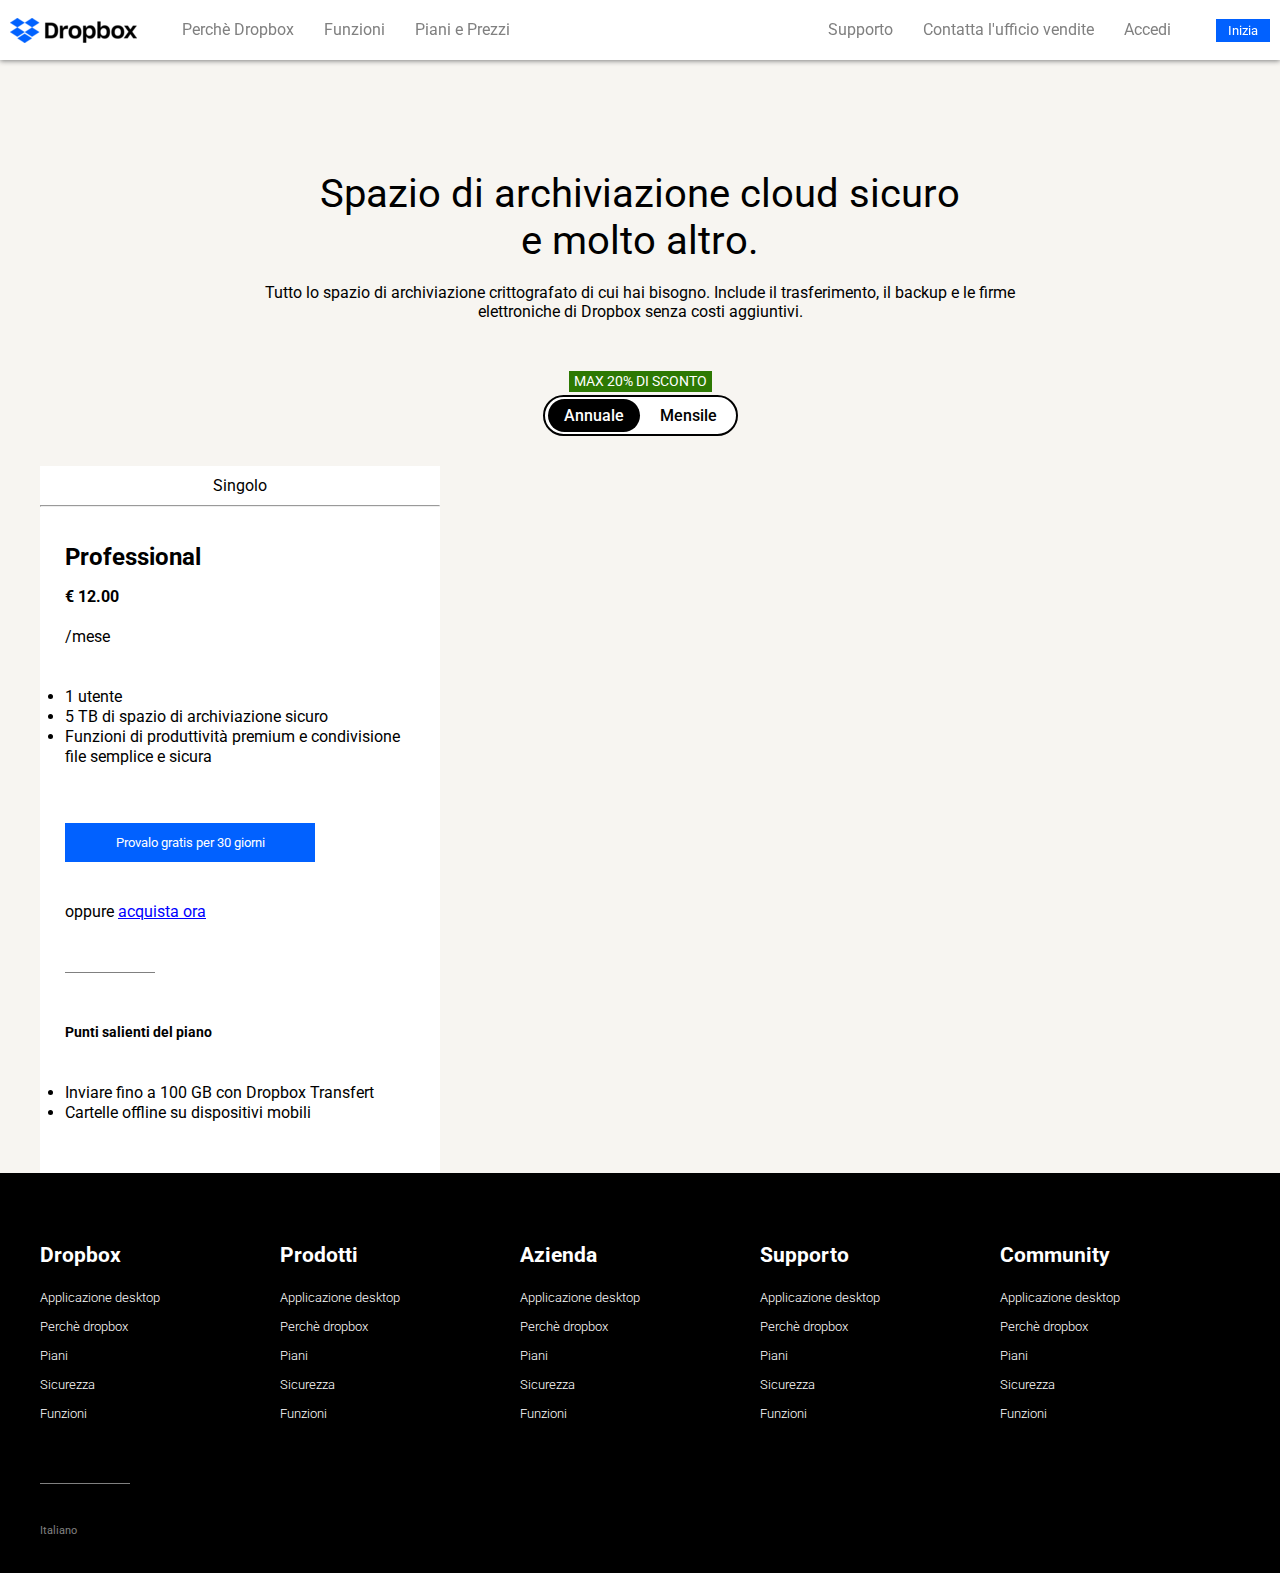
==== plans.html @ 55177ef3 "news" ====
<!DOCTYPE html>
<html lang="en">
<head>
    <meta charset="UTF-8">
    <meta http-equiv="X-UA-Compatible" content="IE=edge">
    <meta name="viewport" content="width=device-width, initial-scale=1.0">
    <link rel="import" href="index.html">
    <link rel="preconnect" href="https://fonts.googleapis.com">
    <link rel="preconnect" href="https://fonts.gstatic.com" crossorigin>
    <link href="https://fonts.googleapis.com/css2?family=Fredoka:wght@300;400;500;600;700&family=Inter:wght@100;200;300;400;500;600;700;800;900&family=Kanit:ital,wght@0,300;0,400;0,500;0,600;0,800;1,300;1,400;1,500;1,600;1,800&family=Open+Sans:ital,wght@0,300;0,400;0,500;0,600;0,700;0,800;1,300;1,400;1,500;1,600;1,700;1,800&family=Roboto:ital,wght@0,100;0,300;0,400;0,500;0,700;0,900;1,100;1,300;1,400;1,500;1,700;1,900&display=swap" rel="stylesheet">
    <link rel='stylesheet' href='https://cdnjs.cloudflare.com/ajax/libs/font-awesome/6.4.0/css/all.css' integrity='sha512-Z0kTB03S7BU+JFU0nw9mjSBcRnZm2Bvm0tzOX9/OuOuz01XQfOpa0w/N9u6Jf2f1OAdegdIPWZ9nIZZ+keEvBw==' crossorigin='anonymous'/>
    <link rel="stylesheet" href="css/style.css">
    <link rel="stylesheet" href="css/plans.css">
    <title>Dropbox: plans</title>
</head>
<body>
    <header>
        <nav class="navbar flex">
            <div class="ul-left flex">
                <img src="assets/img/logo-small.png" alt="dropbox logo">
                <ul>
                    <li>
                        <a href="#">Perchè Dropbox</a>
                        <div id="why-menu" class="show-menu">
                            <div>
                                <h5>Panoramica</h5>
                                <ul class="show-menu-ul">
                                    <li>
                                        <a href="#">Ispirati</a>
                                    </li>
                                    <li>
                                        <a href="#">Cosa dicono i clienti</a>
                                    </li>
                                    <li>
                                        <a href="#">Integrazioni app</a>
                                    </li>
                                    <li>
                                        <a href="#">Risorse</a>
                                    </li>
                                </ul>
                            </div>
                            <div>
                                <h5>Altro</h5>
                                <ul class="show-menu-ul">
                                    <li>
                                        <a href="#">Entra</a>
                                    </li>
                                    <li>
                                        <a href="#">Cosa dicono i clienti</a>
                                    </li>
                                    <li>
                                        <a href="#">Integrazioni app</a>
                                    </li>
                                    <li>
                                        <a href="#">Risorse</a>
                                    </li>
                                    <li>
                                        <a href="#">Risorse</a>
                                    </li>
                                    <li>
                                        <a href="#">Integrazioni app</a>
                                    </li>
                                    <li>
                                        <a href="#">Cosa dicono i clienti</a>
                                    </li>
                                </ul>
                            </div>
                        </div>
                    </li>
                    <li>
                        <a href="#">Funzioni</a>
                        <div class="show-menu">
                            <div>
                                <h5>Funzioni</h5>
                                <ul class="show-menu-ul fa-ul">
                                    <li>
                                        <span class="fa-li">
                                            <i class="fa-solid fa-user"></i>
                                        </span>
                                        1 utente
                                    </li>
                                    <li>
                                        <span class="fa-li">
                                            <i class="fa-solid fa-folder"></i>
                                        </span>
                                        5 TB di spazio di archiviazione sicuro
                                    </li>
                                    <li>
                                        <span class="fa-li">
                                            <i class="fa-solid fa-share-nodes"></i>
                                        </span>
                                        Funzioni di produttività premium e condivisione file semplice e sicura
                                    </li>
                                </ul>
                            </div>    
                        </div>
                    </li>
                    <li>
                        <a href="#">Piani e Prezzi</a>
                        <div class="show-menu">
                            <div>
                                <h5>Scopri i nostri piani</h5>
                                <ul class="show-menu-ul">
                                    <li>
                                        <a href="#anchor">Professional</a>
                                    </li>
                                    <li>
                                        <a href="#anchor">Advanced</a>
                                    </li>
                                    <li>
                                        <a href="#anchor">Enterprise</a>
                                    </li>
                                </ul>
                            </div>    
                        </div>
                    </li>
                </ul>
            </div>
            <div class="ul-right flex">
                <ul>
                    <li>
                        <a href="#">Supporto</a>
                    </li>
                    <li>
                        <a href="#">Contatta l'ufficio vendite</a>
                    </li>
                    <li>
                        <a href="#">Accedi</a>
                    </li>
                </ul>
                <button class="btn btn-small margin-left-30">Inizia</button>
            </div>
        </nav>
    </header>
    <main>
        <div class="container-small">
            <div class="p-hero">
                <h1>Spazio di archiviazione cloud sicuro <br> e molto altro.</h1>
                <br>
                <p>Tutto lo spazio di archiviazione crittografato di cui hai bisogno. Include il trasferimento, il backup e le firme <br> elettroniche di Dropbox senza costi aggiuntivi.</p>
                <div class="margin-top-50">
                    <span class="promo">MAX 20% DI SCONTO</span>
                </div>
                <div class="switch">
                    <span class="switch-item bg-black">Annuale</span>
                    <span class="switch-item">Mensile</span>
                </div>
            </div>
        </div>
        <div class="container-big">
            <section class="p-plans">
                <div class="plans-main flex">
                    <div class="plans-col no-border">
                        <div class="plans-col-header">
                            <i class="fa-solid fa-user"></i> Singolo
                        </div>
                        <hr>
                        <div class="plans-col-main">
                            <h3 class="margin-top-30">Professional</h3>
                            <strong class="plans-col-price">€ 12.00</strong>
                            <p class="margin-bot-30">/mese</p>
                            <ul class="fa-ul phrase">
                                <li>
                                    <span class="fa-li">
                                        <i class="fa-solid fa-user"></i>
                                    </span>
                                    1 utente
                                </li>
                                <li>
                                    <span class="fa-li">
                                        <i class="fa-solid fa-folder"></i>
                                    </span>
                                    5 TB di spazio di archiviazione sicuro
                                </li>
                                <li>
                                    <span class="fa-li">
                                        <i class="fa-solid fa-share-nodes"></i>
                                    </span>
                                    Funzioni di produttività premium e condivisione file semplice e sicura
                                </li>
                            </ul>
                            <br>
                            <button class="btn btn-big margin-bot-30">Provalo gratis per 30 giorni</button>
                            <p>oppure <a class="classic-link" href="#">acquista ora</a></p>
                            <div class="line"></div>
                            <h5 class="margin-bot-30">Punti salienti del piano</h5>
                            <ul class="fa-ul phrase checkblue">
                                <li>
                                    <span class="fa-li">
                                        <i class="fa-solid fa-check"></i>
                                    </span>
                                    Inviare fino a 100 GB con Dropbox Transfert
                                </li>
                                <li>
                                    <span class="fa-li">
                                        <i class="fa-solid fa-check"></i>
                                    </span>
                                    Cartelle offline su dispositivi mobili
                                </li>
                            </ul>
                        </div>
                    </div>
                </div>
            </section>
        </div>
    </main>
    <footer>
        <div class="container-big">
            <div class="footer-row flex">
                <div class="footer-col">
                    <h3>Dropbox</h3>
                    <ul>
                        <li>
                            <a href="#">Applicazione desktop</a>
                        </li>
                        <li>
                            <a href="#">Perchè dropbox</a>
                        </li>
                        <li>
                            <a href="#">Piani</a>
                        </li>
                        <li>
                            <a href="#">Sicurezza</a>
                        </li>
                        <li>
                            <a href="#">Funzioni</a>
                        </li>
                    </ul>
                </div>
                <div class="footer-col">
                    <h3>Prodotti</h3>
                    <ul>
                        <li>
                            <a href="#">Applicazione desktop</a>
                        </li>
                        <li>
                            <a href="#">Perchè dropbox</a>
                        </li>
                        <li>
                            <a href="#">Piani</a>
                        </li>
                        <li>
                            <a href="#">Sicurezza</a>
                        </li>
                        <li>
                            <a href="#">Funzioni</a>
                        </li>
                    </ul>
                </div>
                <div class="footer-col">
                    <h3>Azienda</h3>
                    <ul>
                        <li>
                            <a href="#">Applicazione desktop</a>
                        </li>
                        <li>
                            <a href="#">Perchè dropbox</a>
                        </li>
                        <li>
                            <a href="#">Piani</a>
                        </li>
                        <li>
                            <a href="#">Sicurezza</a>
                        </li>
                        <li>
                            <a href="#">Funzioni</a>
                        </li>
                    </ul>
                </div>
                <div class="footer-col">
                    <h3>Supporto</h3>
                    <ul>
                        <li>
                            <a href="#">Applicazione desktop</a>
                        </li>
                        <li>
                            <a href="#">Perchè dropbox</a>
                        </li>
                        <li>
                            <a href="#">Piani</a>
                        </li>
                        <li>
                            <a href="#">Sicurezza</a>
                        </li>
                        <li>
                            <a href="#">Funzioni</a>
                        </li>
                    </ul>
                </div>
                <div class="footer-col">
                    <h3>Community</h3>
                    <ul>
                        <li>
                            <a href="#">Applicazione desktop</a>
                        </li>
                        <li>
                            <a href="#">Perchè dropbox</a>
                        </li>
                        <li>
                            <a href="#">Piani</a>
                        </li>
                        <li>
                            <a href="#">Sicurezza</a>
                        </li>
                        <li>
                            <a href="#">Funzioni</a>
                        </li>
                    </ul>
                </div>
            </div>
            <div class="line"></div>
            <div class="lang">
                <i class="fa-solid fa-earth-americas"></i> Italiano <i class="fa-solid fa-caret-up"></i>
            </div>
        </div>
    </footer>
</body>
</html>
---- css/style.css ----
*{
    margin: 0;
    padding:  0;
    box-sizing: border-box;
    font-family: 'Fredoka', sans-serif;
    font-family: 'Inter', sans-serif;
    font-family: 'Kanit', sans-serif;
    font-family: 'Open Sans', sans-serif;
    font-family: 'Roboto', sans-serif;
    scroll-behavior: smooth;
}

:root{
    --bg-lightblue: #b4d0e7;
    --btn-blue: #0161ff;
    --bg-designit: #a2d39b;
    --border-designit: #d1e9cd;
    --bg-asu: #61082b;
    --border-asu: #6e334b;
    --bg-uf: #0093ce;
    --bg-topps: #ff1c1c;
    --bg-wbr: #d5001f;
    --bg-hearst: #b4d0e7;
    --bg-lonely: #0d2481;
    --bg-clear: #ffd830;
}

a{
    text-decoration: none;
    color: currentColor;
}

h1{
    font-size: 4.5rem;
    font-weight: 800;
}

h2{
    font-size: 2.2rem;
}

h3{
    font-size: 1.5rem;
}

h5{
    font-size: 0.9rem;
}

hr{
    color: gray;
}

address{
    font-style: normal;
}

/* chat */

.chat{
    position: fixed;
    bottom: 15px;
    right: 15px;
    height: 265px;
    width: 275px;
    box-shadow: 0 3px 20px 0 rgba(0, 0, 0, 0.4), 0 3px 20px 0 rgba(0, 0, 0, 0.4);
    background-color: #fff;
    border-radius: 25px;
    z-index: 1;
}

.chat:hover{
    height: 500px;
    width: 300px;
    transition: ease-in .1s;
}

.chat-header{
    padding: 15px;
    color: white;
    background-color: var(--btn-blue);
    justify-content: space-between;
    border-radius: 23px 23px 0px 0px;
}

.chat-hero{
    margin-top: 20px;
    margin-left: 13px;
}

.chat-hero i{
    font-size: 23px;
    color: white;
    background-color: var(--btn-blue);
    border-radius: 50%;
    padding: 10px;
    margin-right: 10px;
}

.chat-main{
    color: black;
    justify-content: space-between;
    align-items: center;
    position: absolute;
    bottom: 90px;
    right: 20px;
    left: 15px;
    border-top: 1px solid black;
    padding-top: 15px;
}

.chat-main > input{
    font-size: 1.1rem;
    border: none;
    padding: 5px;
}

.chat-main > span{
    color: var(--btn-blue);
    cursor: pointer;
}

.chat-footer{
    color: white;
    position: absolute;
    bottom: 20px;
    left: 15px;
    background-color: var(--btn-blue);
    padding: 7px 8px;
    border-radius: 5px;
    cursor: pointer;
}

/* header */

header{
    background-color: white;
    box-shadow: 0 1px 5px 0 gray;
    height: 60px;
    padding: 10px 10px;
    position: fixed;
    top: 0;
    left: 0;
    width: 100%;
    z-index: 1;
}

.navbar{
    height: 100%;
    justify-content: space-between;
    align-items: center;
    position: relative;
}

.ul-left, .ul-right{
    align-items: center;
}

header ul{
    color: gray;
}

.ul-left > ul{
    margin-left: 30px;
}

img{
    max-width: 100%;
}

header ul{
    list-style: none;
    display: flex;
}

.ul-left > ul > li, .ul-right > ul > li{
    height: 60px;
    line-height: 60px; 
    padding: 0px 15px;
}

.ul-right > ul > li:hover{
    border-bottom: 1px solid black;
    color: black;
    transition: ease-in-out .2s;
}

.ul-left > ul > li:hover{
    background-color: lightgray;
}

.ul-left > ul > li:hover div.show-menu{
    display: flex;
    color: gray;
}

.show-menu{
    position: absolute;
    background-color: lightgray;
    padding: 15px 20px;
    line-height: 30px;
    display: none;
    margin-left: -15px;
    animation: late-popup .3s;
}

@keyframes late-popup {
    0%{
        scale: 95%;
    }
    
    100%{
        scale: 100%;
    }
}

.show-menu-ul{
    display: list-item;
}

#why-menu{
    width: 400px;
    justify-content: space-between;
}

.show-menu .fa-ul{
    display: list-item;
}

/* main */

.hero{
    margin-top: 60px;
    padding-top: 80px;
    background-color: var(--bg-lightblue);
}

.hero-main, .hero h1{
    transform: translateY(20%);
}

.hero-main-text{
    flex-basis: 60%;
}

.hero-main-text a i{
    position: absolute;
    bottom: 25%;
}


    /* ? section plans */


.plans{
    margin: 250px 0;
}

.plans-header{
    margin-bottom: 40px;
}

.checkbox{
    margin-top: 50px;
}

.bill, .bill-checked{
    display: inline-block;
    height: 20px;
    width: 20px;
    border: 1px solid gray;
    border-radius: 50%;
}

.bill-checked{
    border: 5px solid var(--btn-blue);
}

.plans-main{
    column-gap: 40px;
}

.plans-col{
    border: 1px solid gray;
    width: calc(100% / 3);
    background-color: #fff;
}

.plans-col-header{
    padding: 10px 0px;
    text-align: center;
}

.plans-col-main{
    padding: 0 25px;
    margin-bottom: 50px;
    line-height: 40px;
}

.phrase{
    line-height: 20px;
    margin-bottom: 15px;
}

.plans ul{
    padding-left: 20px;
    margin-left: 0;
}

.plans ul li{
    margin-bottom: 18px;
}

.checkblue i{
    color: var(--btn-blue);
}

.plans-footer{
    border: 1px solid gray;
}

.plans-footer-text{
    padding: 25px;
}

#anchor{
    padding-top: 70px;
}


    /* ? section info */

.info{
    margin-bottom: 100px;
}

        /* ! section partner */

.partner-img{
    width: 55%;
}

.partner-text{
    width: 45%;
    padding: 40px;
}

        /* ! section operations */

.operations{
    margin: 100px 0;
}

.operations-main{
    flex-wrap: wrap;
    margin: 0 -30px;
}

.oper-col{
    padding: 30px;
    width: calc(100% / 3);
}

.oper-col > h3{
    margin-bottom: 25px;
}

        /* ! section media */

.media-col{
    width: calc(100vw / 3);
    height: calc(100vw / 3);
}

.media-box-row{
    flex-wrap: wrap;
    width: 100%;
    height: 100%;
}

.media-box{
    display: flex;
    justify-content: center;
    align-items: center;
    width: 50%;
    height: 50%;
    border: 10px solid transparent;
}

.media-box:hover{
    border: 10px solid rgba(255, 255, 255, 0.4);
    transition: ease-in-out 0.3s;
}

.media-box > img{
    width: 50%;
    filter: invert(1);
}

.media-col > img{
    height: 15%;
}

        /* ! section apply */

.apply{
    height: 300px;
    background-color: var(--bg-lightblue);
}

.apply-container{
    height: 300px;
    padding-top: 100px;
}

.apply-col{
    width: 50%;
    display: flex;
    justify-content: center;
    align-items: flex-start;
}

        /* ! section FAQ */

.FAQ{
    margin: 100px 0;
    height: 400px;
}

.FAQ-item{
    padding: 35px 0px;
    padding-right: 40px;
    cursor: pointer;
}

.FAQ-title{
    display: flex;
    justify-content: space-between;
}

.FAQ-hover{
    margin: 20px 0;
    display: none;
}

.FAQ-item:hover .FAQ-hover{
    display: block;
    animation: popup 1s;
}

@keyframes popup {
    0%{
        transform: scaleX(97%) scaleY(80%);
    }
    100%{
        transform: scaleX(100%) scaleY(100%);
    }
}

.FAQ-item:hover i{
    transform: rotate(180deg);
    transition: ease-in-out .5s;
    color: var(--btn-blue);
}

.FAQ-item:hover strong{
    transition: ease-in-out .5s;
    color: var(--btn-blue);
}

/* footer */

footer{
    color: white;
    background-color: #000;
    height: 400px;
    padding: 70px 0;
}

.footer-col{
    height: 200px;
    width: calc(100% / 5);
}

footer ul{
    list-style: none;
}

footer h3{
    font-size: 1.3rem;
    margin-bottom: 20px;
}

footer ul li{
    margin-bottom: 10px;
}

footer ul li a{
    font-size: 0.8rem;
    font-weight: 300;
}

footer ul li a:hover{
    color: rgb(177, 177, 177);
}

.lang{
    color: gray;
    font-size: 0.7rem;
}

/* utils */

.debug{
    border: 2px dashed black;
}

.debug-w{
    border: 2px dashed white;
}

.container-big{
    max-width: 1200px;
    margin: 0 auto;
}

.container-small{
    max-width: 1000px;
    margin: 0 auto;
}

.flex{
    display: flex;
}


.line{
    background-color: gray;
    height: 1px;
    margin: 40px 0;
    width: 90px;
}

.btn{
    background-color: var(--btn-blue);
    border-color: transparent;
    color: white;
    cursor: pointer;
}

.btn:active{
    border: 3px solid white;
}

.btn:hover{
    opacity: 75%;
    transition: ease-in-out 0.2s;
}

.hero .btn:active{
    border: 3px solid var(--bg-lightblue);
}

.btn-small{
    padding: 2px 10px;
}

.btn-medium-white{
    background-color: white;
    border: 1px solid black;
    color: #000;
    padding: 10px 10px;
    font-size: 1rem;
    cursor: pointer;
}

.btn-medium-white:active{
    padding: 8px 8px;
}

.btn-medium-white:hover{
    background-color: #ece8e8;
    transition: ease-in-out 0.2s;
}

.apply .btn-medium-white:active{
    padding: 8px 35px;
}

.btn-big{
    padding: 10px 20px;
    min-width: 250px;
}

.v-margin-30{
    margin: 30px 0;
}

.p-relative{
    position: relative;
}

.cursor{
    cursor: pointer;
}

.v-align-m{
    vertical-align: middle;
}

.margin-left-50{
    margin-left: 50px;
}

.margin-left-30{
    margin-left: 30px;
}

.margin-top-50{
    margin-top: 50px;
}

.margin-top-30{
    margin-top: 30px;
}

.margin-bot-30{
    margin-bottom: 30px;
}


.margin-bot-20{
    margin-bottom: 20px;
}

.padding-35{
    padding: 35px;
}

.padding-10-40{
    padding: 10px 40px;
}

.classic-link{
    color: blue;
    text-decoration: underline;
}

.bg-designit{
    background-color: var(--bg-designit);
}

.bg-asu{
    background-color: var(--bg-asu);
}

.bg-uf{
    background-color: var(--bg-uf);
}

.bg-topps{
    background-color: var(--bg-topps);
}

.bg-wbr{
    background-color: var(--bg-wbr);
}

.bg-hearst{
    background-color: var(--bg-hearst);
}

.bg-lonely{
    background-color: var(--bg-lonely);
}

.bg-clear{
    background-color: var(--bg-clear);
}

.bg-lightgray{
    background-color: #f5f5f5;
}

.color-purpleblue{
    color: #6c1c3a;
}

.no-border{
    border: none;
}
---- css/plans.css ----
:root{
    --green: #2d7903;
}

body{
    background-color: #f7f5f1;
}

h1{
    font-size: 2.5rem;
    font-weight: 400;
}

/* main */

    /* ? div p-hero */

.p-hero{
    margin-top: 170px;
    margin-bottom: 30px;
    text-align: center;
}

.switch{
    border: 2px solid black;
    display: inline-block;
    border-radius: 40px;
    padding: 9px 3px;
    font-weight: 500;
    margin-top: 3px;
    background-color: #fff;
}

.switch-item{
    border-radius: 40px;
    padding: 7px 16px;
    cursor: pointer;
}

/* utils */

.bg-black{
    color: white;
    background-color: black;
}

.promo{
    display: inline-block;
    background-color: var(--green);
    color: white;
    font-size: 0.9rem;
    padding: 2px 5px;
}
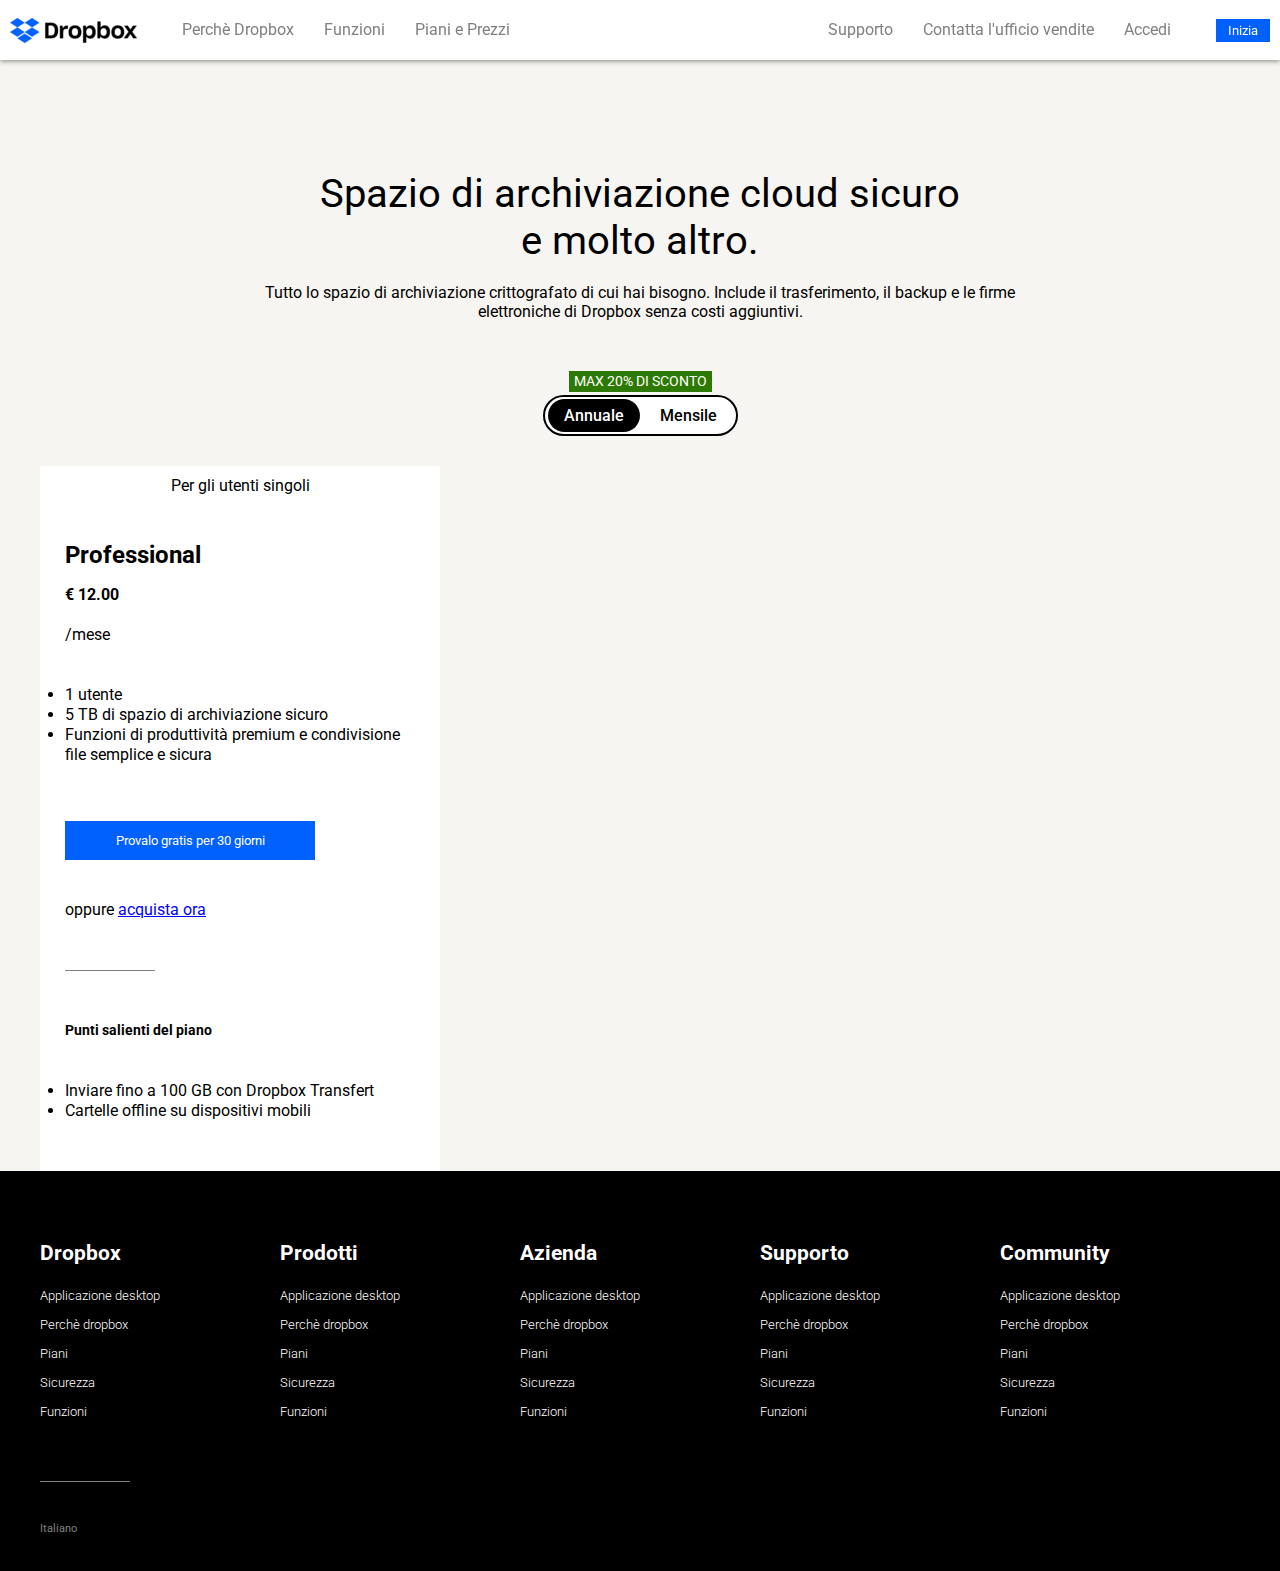
==== commit de5505ed: "added plans main" ====
--- a/plans.html
+++ b/plans.html
@@ -151,10 +151,10 @@
             <section class="p-plans">
                 <div class="plans-main flex">
                     <div class="plans-col no-border">
-                        <div class="plans-col-header">
-                            <i class="fa-solid fa-user"></i> Singolo
-                        </div>
-                        <hr>
+                        <div class="plans-col-header text-center">
+                            <i class="fa-solid fa-user"></i>
+                            Per gli utenti singoli
+                        </div>
                         <div class="plans-col-main">
                             <h3 class="margin-top-30">Professional</h3>
                             <strong class="plans-col-price">€ 12.00</strong>
--- a/css/plans.css
+++ b/css/plans.css
@@ -51,4 +51,8 @@
     color: white;
     font-size: 0.9rem;
     padding: 2px 5px;
+}
+
+.text-center{
+    text-align: center;
 }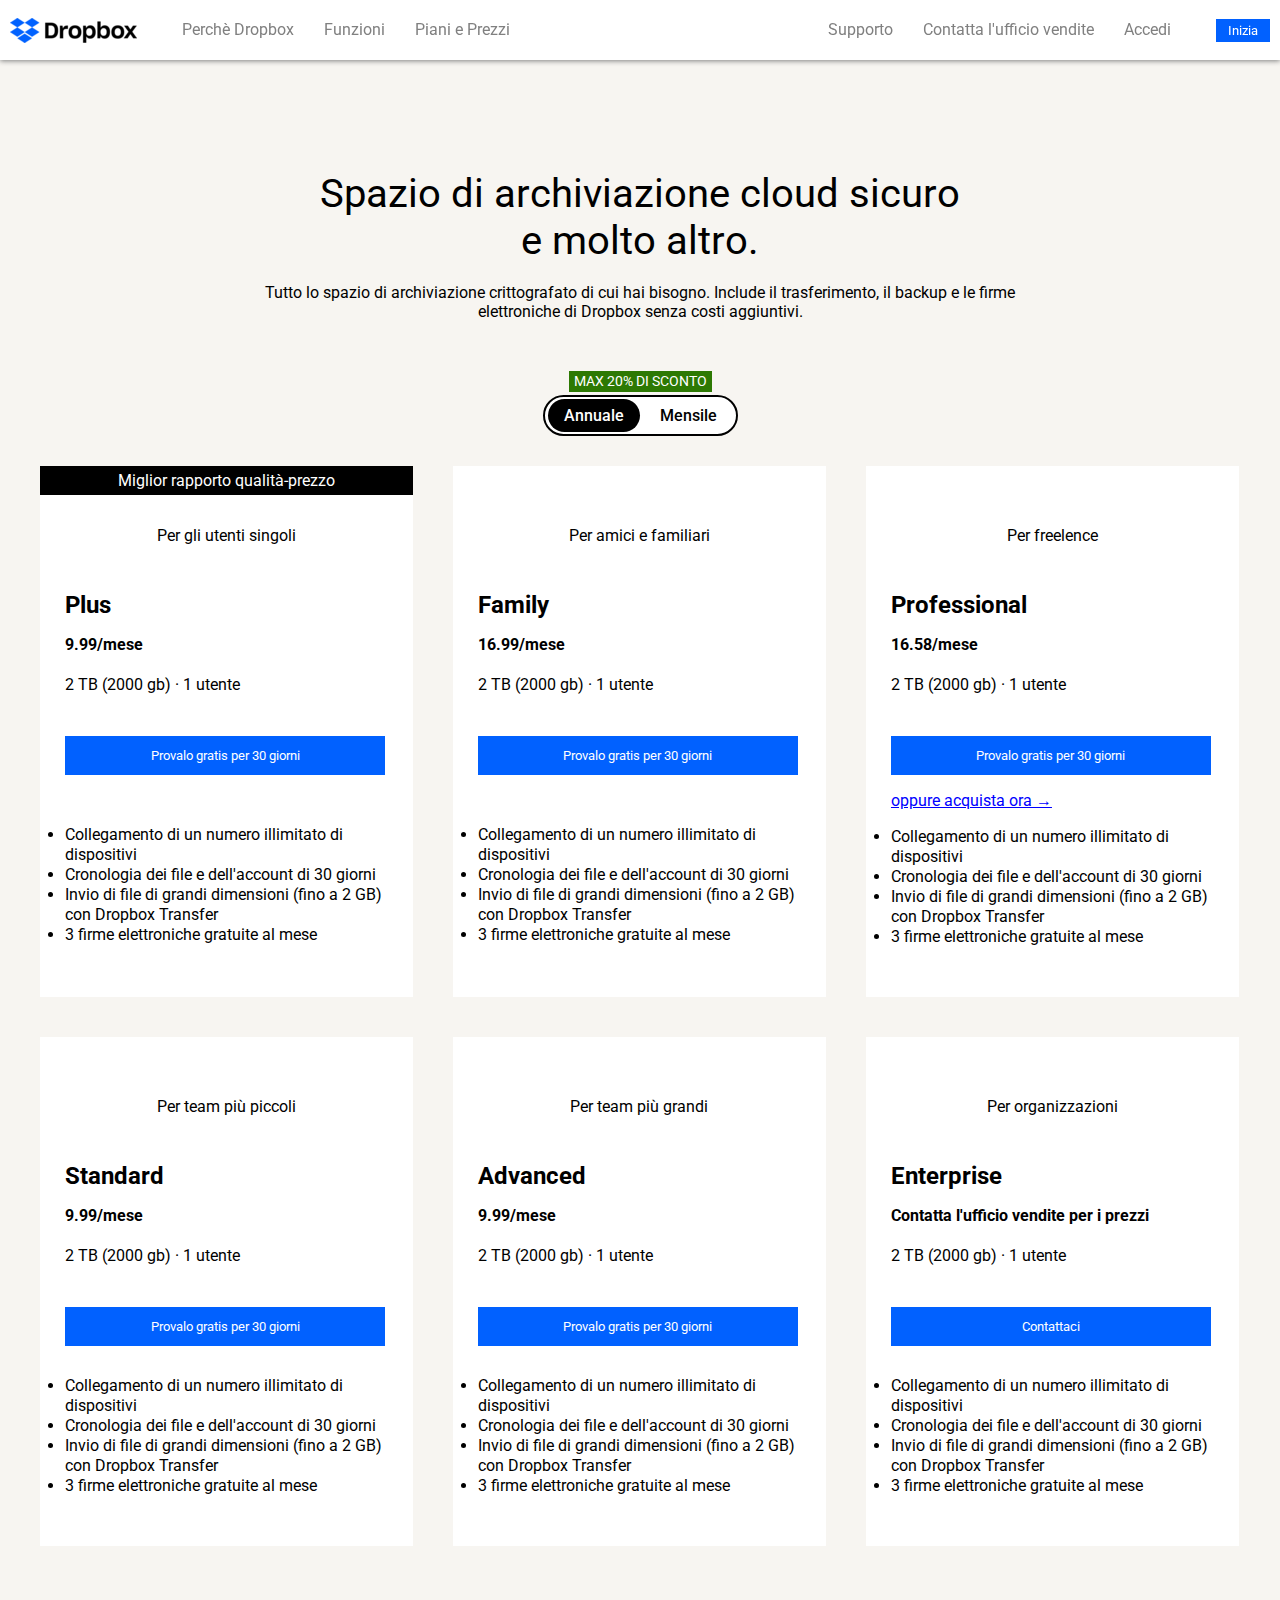
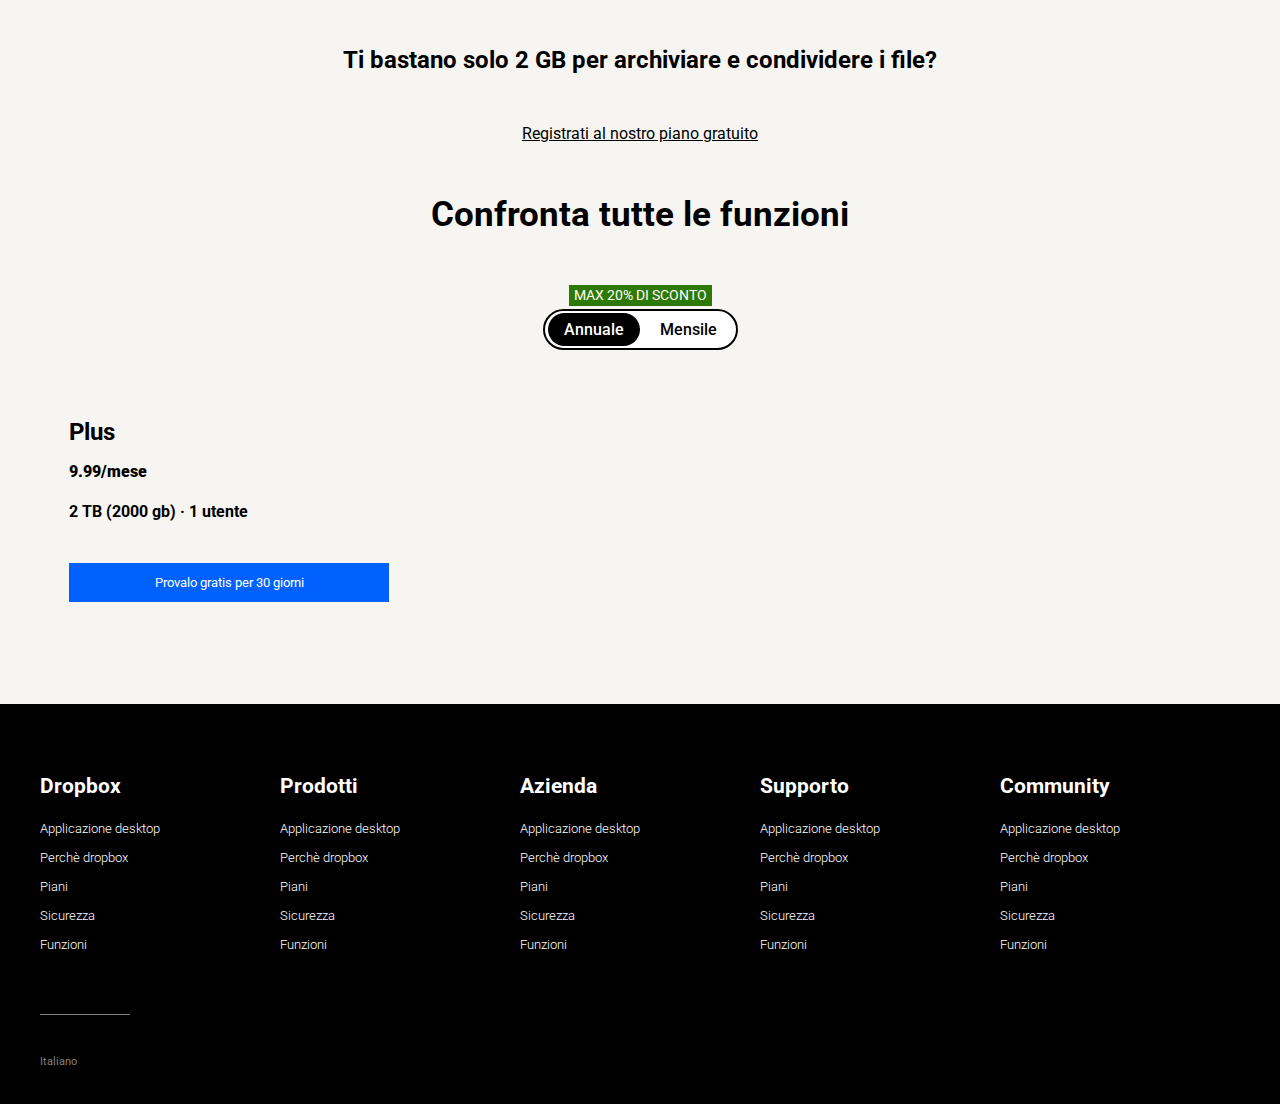
==== commit 6f546fc2: "started table" ====
--- a/plans.html
+++ b/plans.html
@@ -150,57 +150,271 @@
         <div class="container-big">
             <section class="p-plans">
                 <div class="plans-main flex">
+                    <div class="plans-col p-relative no-border">
+                        <div class="best-price bg-black">
+                            <i class="fa-regular fa-star"></i>
+                            Miglior rapporto qualità-prezzo
+                        </div>
+                        <div class="plans-col-header text-center">
+                            <i class="fa-solid fa-user"></i>
+                            Per gli utenti singoli
+                        </div>
+                        <div class="plans-col-main">
+                            <h3 class="margin-top-30">Plus</h3>
+                            <strong class="plans-col-price">9.99/mese</strong>
+                            <p class="margin-bot-30">2 TB (2000 gb) &#xB7; 1 utente</p>
+                            <button class="btn btn-big margin-bot-50">Provalo gratis per 30 giorni</button>
+                            <ul class="fa-ul phrase checkblue">
+                                <li>
+                                    <span class="fa-li">
+                                        <i class="fa-solid fa-check"></i>
+                                    </span>
+                                    Collegamento di un numero illimitato di dispositivi
+                                </li>
+                                <li>
+                                    <span class="fa-li">
+                                        <i class="fa-solid fa-check"></i>
+                                    </span>
+                                    Cronologia dei file e dell'account di 30 giorni
+                                </li>
+                                <li>
+                                    <span class="fa-li">
+                                        <i class="fa-solid fa-check"></i>
+                                    </span>
+                                    Invio di file di grandi dimensioni (fino a 2 GB) con Dropbox Transfer
+                                </li>
+                                <li>
+                                    <span class="fa-li">
+                                        <i class="fa-solid fa-check"></i>
+                                    </span>
+                                    3 firme elettroniche gratuite al mese
+                                </li>
+                            </ul>
+                        </div>
+                    </div>
                     <div class="plans-col no-border">
                         <div class="plans-col-header text-center">
                             <i class="fa-solid fa-user"></i>
-                            Per gli utenti singoli
+                            Per amici e familiari
+                        </div>
+                        <div class="plans-col-main">
+                            <h3 class="margin-top-30">Family</h3>
+                            <strong class="plans-col-price">16.99/mese</strong>
+                            <p class="margin-bot-30">2 TB (2000 gb) &#xB7; 1 utente</p>
+                            <button class="btn btn-big margin-bot-50">Provalo gratis per 30 giorni</button>
+                            <ul class="fa-ul phrase checkblue">
+                                <li>
+                                    <span class="fa-li">
+                                        <i class="fa-solid fa-check"></i>
+                                    </span>
+                                    Collegamento di un numero illimitato di dispositivi
+                                </li>
+                                <li>
+                                    <span class="fa-li">
+                                        <i class="fa-solid fa-check"></i>
+                                    </span>
+                                    Cronologia dei file e dell'account di 30 giorni
+                                </li>
+                                <li>
+                                    <span class="fa-li">
+                                        <i class="fa-solid fa-check"></i>
+                                    </span>
+                                    Invio di file di grandi dimensioni (fino a 2 GB) con Dropbox Transfer
+                                </li>
+                                <li>
+                                    <span class="fa-li">
+                                        <i class="fa-solid fa-check"></i>
+                                    </span>
+                                    3 firme elettroniche gratuite al mese
+                                </li>
+                            </ul>
+                        </div>
+                    </div>
+                    <div class="plans-col no-border">
+                        <div class="plans-col-header text-center">
+                            <i class="fa-solid fa-user"></i>
+                            Per freelence
                         </div>
                         <div class="plans-col-main">
                             <h3 class="margin-top-30">Professional</h3>
-                            <strong class="plans-col-price">€ 12.00</strong>
-                            <p class="margin-bot-30">/mese</p>
-                            <ul class="fa-ul phrase">
-                                <li>
-                                    <span class="fa-li">
-                                        <i class="fa-solid fa-user"></i>
-                                    </span>
-                                    1 utente
-                                </li>
-                                <li>
-                                    <span class="fa-li">
-                                        <i class="fa-solid fa-folder"></i>
-                                    </span>
-                                    5 TB di spazio di archiviazione sicuro
-                                </li>
-                                <li>
-                                    <span class="fa-li">
-                                        <i class="fa-solid fa-share-nodes"></i>
-                                    </span>
-                                    Funzioni di produttività premium e condivisione file semplice e sicura
+                            <strong class="plans-col-price">16.58/mese</strong>
+                            <p class="margin-bot-30">2 TB (2000 gb) &#xB7; 1 utente</p>
+                            <button class="btn btn-big">Provalo gratis per 30 giorni</button>
+                            <a href="#" class="classic-link">oppure acquista ora &#8594;</a>
+                            <ul class="fa-ul phrase checkblue">
+                                <li>
+                                    <span class="fa-li">
+                                        <i class="fa-solid fa-check"></i>
+                                    </span>
+                                    Collegamento di un numero illimitato di dispositivi
+                                </li>
+                                <li>
+                                    <span class="fa-li">
+                                        <i class="fa-solid fa-check"></i>
+                                    </span>
+                                    Cronologia dei file e dell'account di 30 giorni
+                                </li>
+                                <li>
+                                    <span class="fa-li">
+                                        <i class="fa-solid fa-check"></i>
+                                    </span>
+                                    Invio di file di grandi dimensioni (fino a 2 GB) con Dropbox Transfer
+                                </li>
+                                <li>
+                                    <span class="fa-li">
+                                        <i class="fa-solid fa-check"></i>
+                                    </span>
+                                    3 firme elettroniche gratuite al mese
                                 </li>
                             </ul>
-                            <br>
+                        </div>
+                    </div>
+                    <div class="plans-col no-border">
+                        <div class="plans-col-header text-center">
+                            <i class="fa-solid fa-user"></i>
+                            Per team più piccoli
+                        </div>
+                        <div class="plans-col-main">
+                            <h3 class="margin-top-30">Standard</h3>
+                            <strong class="plans-col-price">9.99/mese</strong>
+                            <p class="margin-bot-30">2 TB (2000 gb) &#xB7; 1 utente</p>
                             <button class="btn btn-big margin-bot-30">Provalo gratis per 30 giorni</button>
-                            <p>oppure <a class="classic-link" href="#">acquista ora</a></p>
-                            <div class="line"></div>
-                            <h5 class="margin-bot-30">Punti salienti del piano</h5>
                             <ul class="fa-ul phrase checkblue">
                                 <li>
                                     <span class="fa-li">
                                         <i class="fa-solid fa-check"></i>
                                     </span>
-                                    Inviare fino a 100 GB con Dropbox Transfert
-                                </li>
-                                <li>
-                                    <span class="fa-li">
-                                        <i class="fa-solid fa-check"></i>
-                                    </span>
-                                    Cartelle offline su dispositivi mobili
+                                    Collegamento di un numero illimitato di dispositivi
+                                </li>
+                                <li>
+                                    <span class="fa-li">
+                                        <i class="fa-solid fa-check"></i>
+                                    </span>
+                                    Cronologia dei file e dell'account di 30 giorni
+                                </li>
+                                <li>
+                                    <span class="fa-li">
+                                        <i class="fa-solid fa-check"></i>
+                                    </span>
+                                    Invio di file di grandi dimensioni (fino a 2 GB) con Dropbox Transfer
+                                </li>
+                                <li>
+                                    <span class="fa-li">
+                                        <i class="fa-solid fa-check"></i>
+                                    </span>
+                                    3 firme elettroniche gratuite al mese
                                 </li>
                             </ul>
                         </div>
                     </div>
-                </div>
+                    <div class="plans-col no-border">
+                        <div class="plans-col-header text-center">
+                            <i class="fa-solid fa-user"></i>
+                            Per team più grandi
+                        </div>
+                        <div class="plans-col-main">
+                            <h3 class="margin-top-30">Advanced</h3>
+                            <strong class="plans-col-price">9.99/mese</strong>
+                            <p class="margin-bot-30">2 TB (2000 gb) &#xB7; 1 utente</p>
+                            <button class="btn btn-big margin-bot-30">Provalo gratis per 30 giorni</button>
+                            <ul class="fa-ul phrase checkblue">
+                                <li>
+                                    <span class="fa-li">
+                                        <i class="fa-solid fa-check"></i>
+                                    </span>
+                                    Collegamento di un numero illimitato di dispositivi
+                                </li>
+                                <li>
+                                    <span class="fa-li">
+                                        <i class="fa-solid fa-check"></i>
+                                    </span>
+                                    Cronologia dei file e dell'account di 30 giorni
+                                </li>
+                                <li>
+                                    <span class="fa-li">
+                                        <i class="fa-solid fa-check"></i>
+                                    </span>
+                                    Invio di file di grandi dimensioni (fino a 2 GB) con Dropbox Transfer
+                                </li>
+                                <li>
+                                    <span class="fa-li">
+                                        <i class="fa-solid fa-check"></i>
+                                    </span>
+                                    3 firme elettroniche gratuite al mese
+                                </li>
+                            </ul>
+                        </div>
+                    </div>
+                    <div class="plans-col no-border">
+                        <div class="plans-col-header text-center">
+                            <i class="fa-solid fa-user"></i>
+                            Per organizzazioni
+                        </div>
+                        <div class="plans-col-main">
+                            <h3 class="margin-top-30">Enterprise</h3>
+                            <strong class="plans-col-price">Contatta l'ufficio vendite per i prezzi</strong>
+                            <p class="margin-bot-30">2 TB (2000 gb) &#xB7; 1 utente</p>
+                            <button class="btn btn-big margin-bot-30">Contattaci</button>
+                            <ul class="fa-ul phrase checkblue">
+                                <li>
+                                    <span class="fa-li">
+                                        <i class="fa-solid fa-check"></i>
+                                    </span>
+                                    Collegamento di un numero illimitato di dispositivi
+                                </li>
+                                <li>
+                                    <span class="fa-li">
+                                        <i class="fa-solid fa-check"></i>
+                                    </span>
+                                    Cronologia dei file e dell'account di 30 giorni
+                                </li>
+                                <li>
+                                    <span class="fa-li">
+                                        <i class="fa-solid fa-check"></i>
+                                    </span>
+                                    Invio di file di grandi dimensioni (fino a 2 GB) con Dropbox Transfer
+                                </li>
+                                <li>
+                                    <span class="fa-li">
+                                        <i class="fa-solid fa-check"></i>
+                                    </span>
+                                    3 firme elettroniche gratuite al mese
+                                </li>
+                            </ul>
+                        </div>
+                    </div>
+                </div>
+            </section>
+            <section class="register text-center margin-top-30 margin-bot-50">
+                <h3 class="margin-bot-50">Ti bastano solo 2 GB per archiviare e condividere i file?</h3>
+                <a href="#" class="text-underline margin-bot-50">Registrati al nostro piano gratuito</a>
+            </section>
+            <section class="functions">
+                <div class="text-center">
+                    <h2 class="margin-bot-30">Confronta tutte le funzioni</h2>
+                    <div class="margin-top-50">
+                        <span class="promo">MAX 20% DI SCONTO</span>
+                    </div>
+                    <div class="switch margin-bot-30">
+                        <span class="switch-item bg-black">Annuale</span>
+                        <span class="switch-item">Mensile</span>
+                    </div>
+                </div>
+                <table>
+                    <tr>
+                        <th>
+                            
+                        </th>
+                        <th>
+                            <div class="plans-col-main">
+                                <h3 class="margin-top-30">Plus</h3>
+                                <strong class="plans-col-price">9.99/mese</strong>
+                                <p class="margin-bot-30">2 TB (2000 gb) &#xB7; 1 utente</p>
+                                <button class="btn btn-big margin-bot-50">Provalo gratis per 30 giorni</button>
+                            </div>
+                        </th>
+                    </tr>
+                </table>
             </section>
         </div>
     </main>
--- a/css/style.css
+++ b/css/style.css
@@ -278,11 +278,12 @@
 
 .plans-main{
     column-gap: 40px;
+    flex-wrap: wrap;
 }
 
 .plans-col{
     border: 1px solid gray;
-    width: calc(100% / 3);
+    width: calc(100% / 3 - 27px);
     background-color: #fff;
 }
 
@@ -688,4 +689,17 @@
 
 .no-border{
     border: none;
+}
+
+.p-relative{
+    position: relative;
+}
+
+.best-price{
+    position: absolute;
+    top: 0;
+    left: 0;
+    right: 0;
+    text-align: center;
+    padding: 5px 15px;
 }--- a/css/plans.css
+++ b/css/plans.css
@@ -38,6 +38,35 @@
     cursor: pointer;
 }
 
+    /* ? section plans */
+
+.p-plans{
+    margin-bottom: 100px;
+}
+
+.plans-col-header{
+    margin-top: 50px;
+}
+
+.btn-big{
+    min-width: 320px;
+}
+
+.plans-col-main .classic-link{
+    display: inline-block;
+    margin: 6px 0px;
+}
+
+.p-plans .plans-main{
+    row-gap: 40px;
+}
+
+    /* ? section funtions */
+
+th{
+    text-align: left;
+}
+
 /* utils */
 
 .bg-black{
@@ -55,4 +84,12 @@
 
 .text-center{
     text-align: center;
+}
+
+.margin-bot-50{
+    margin-bottom: 50px;
+}
+
+.text-underline{
+    text-decoration: underline;
 }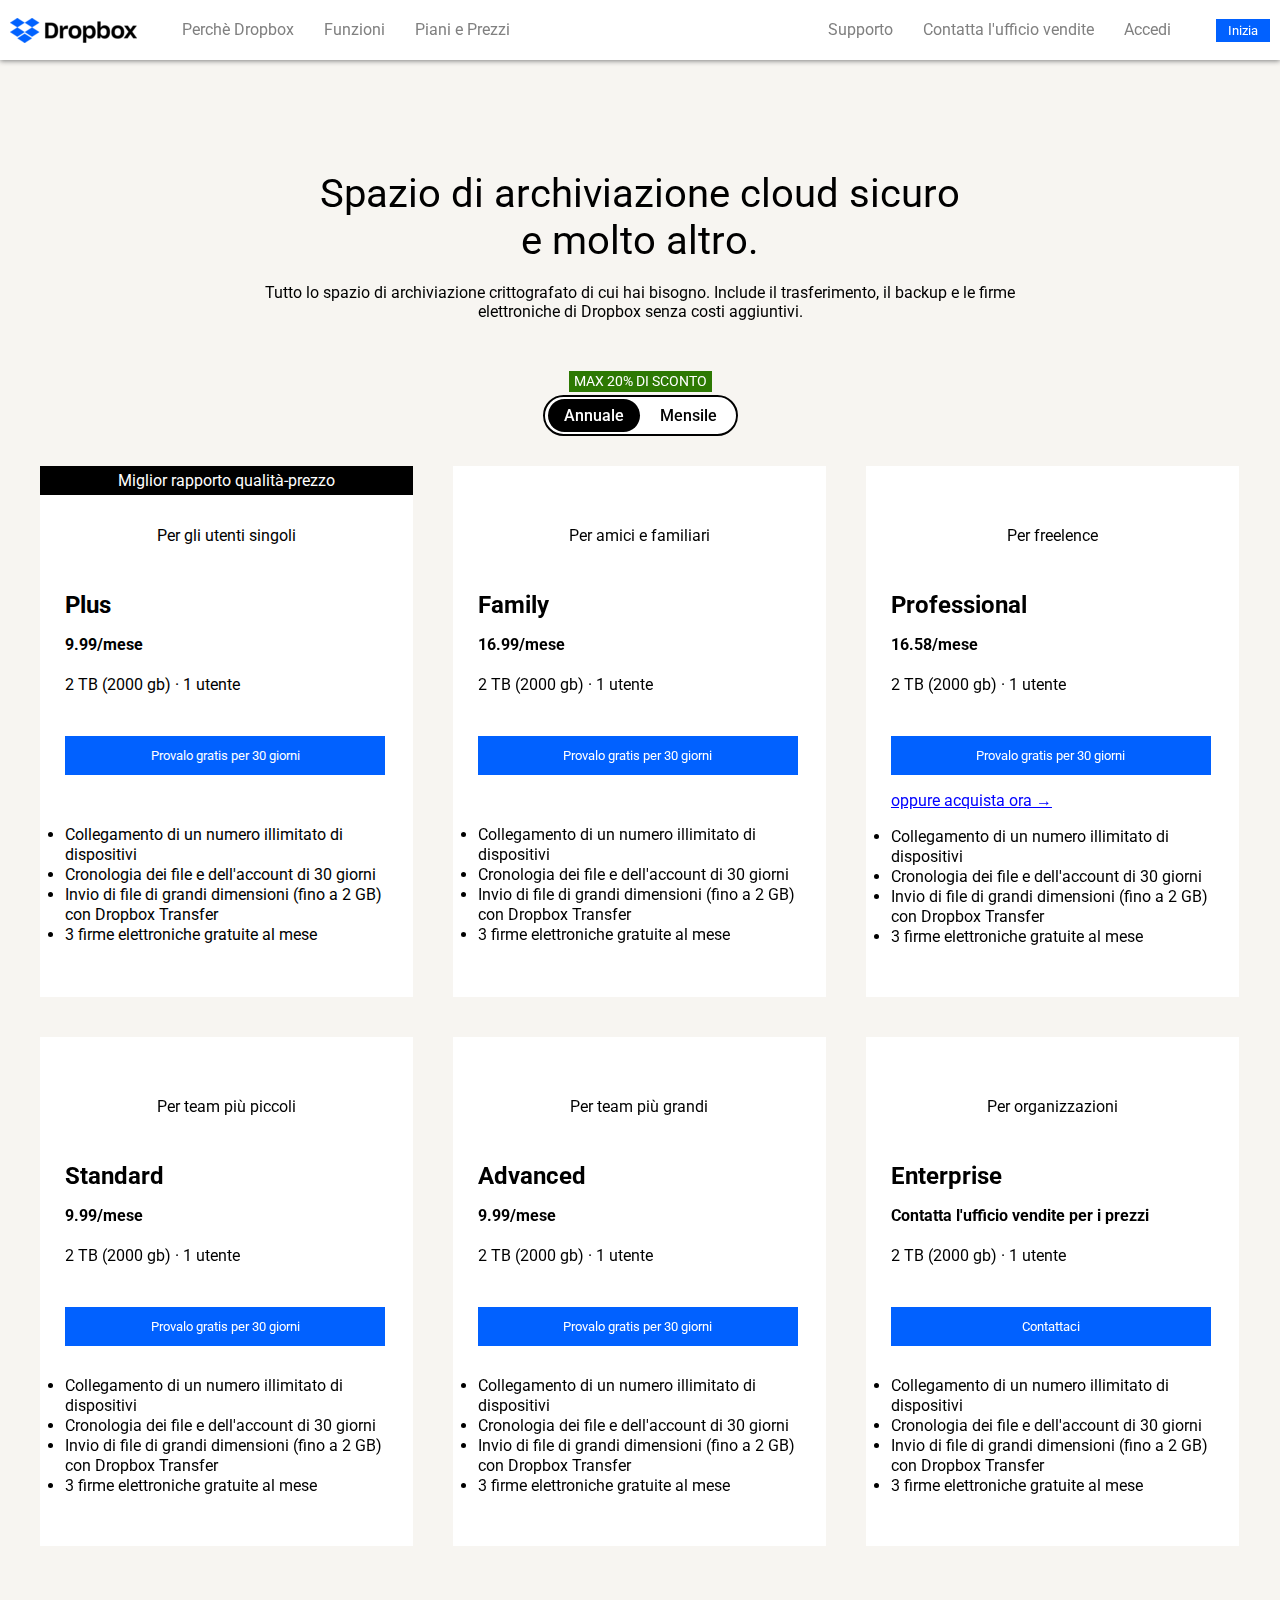
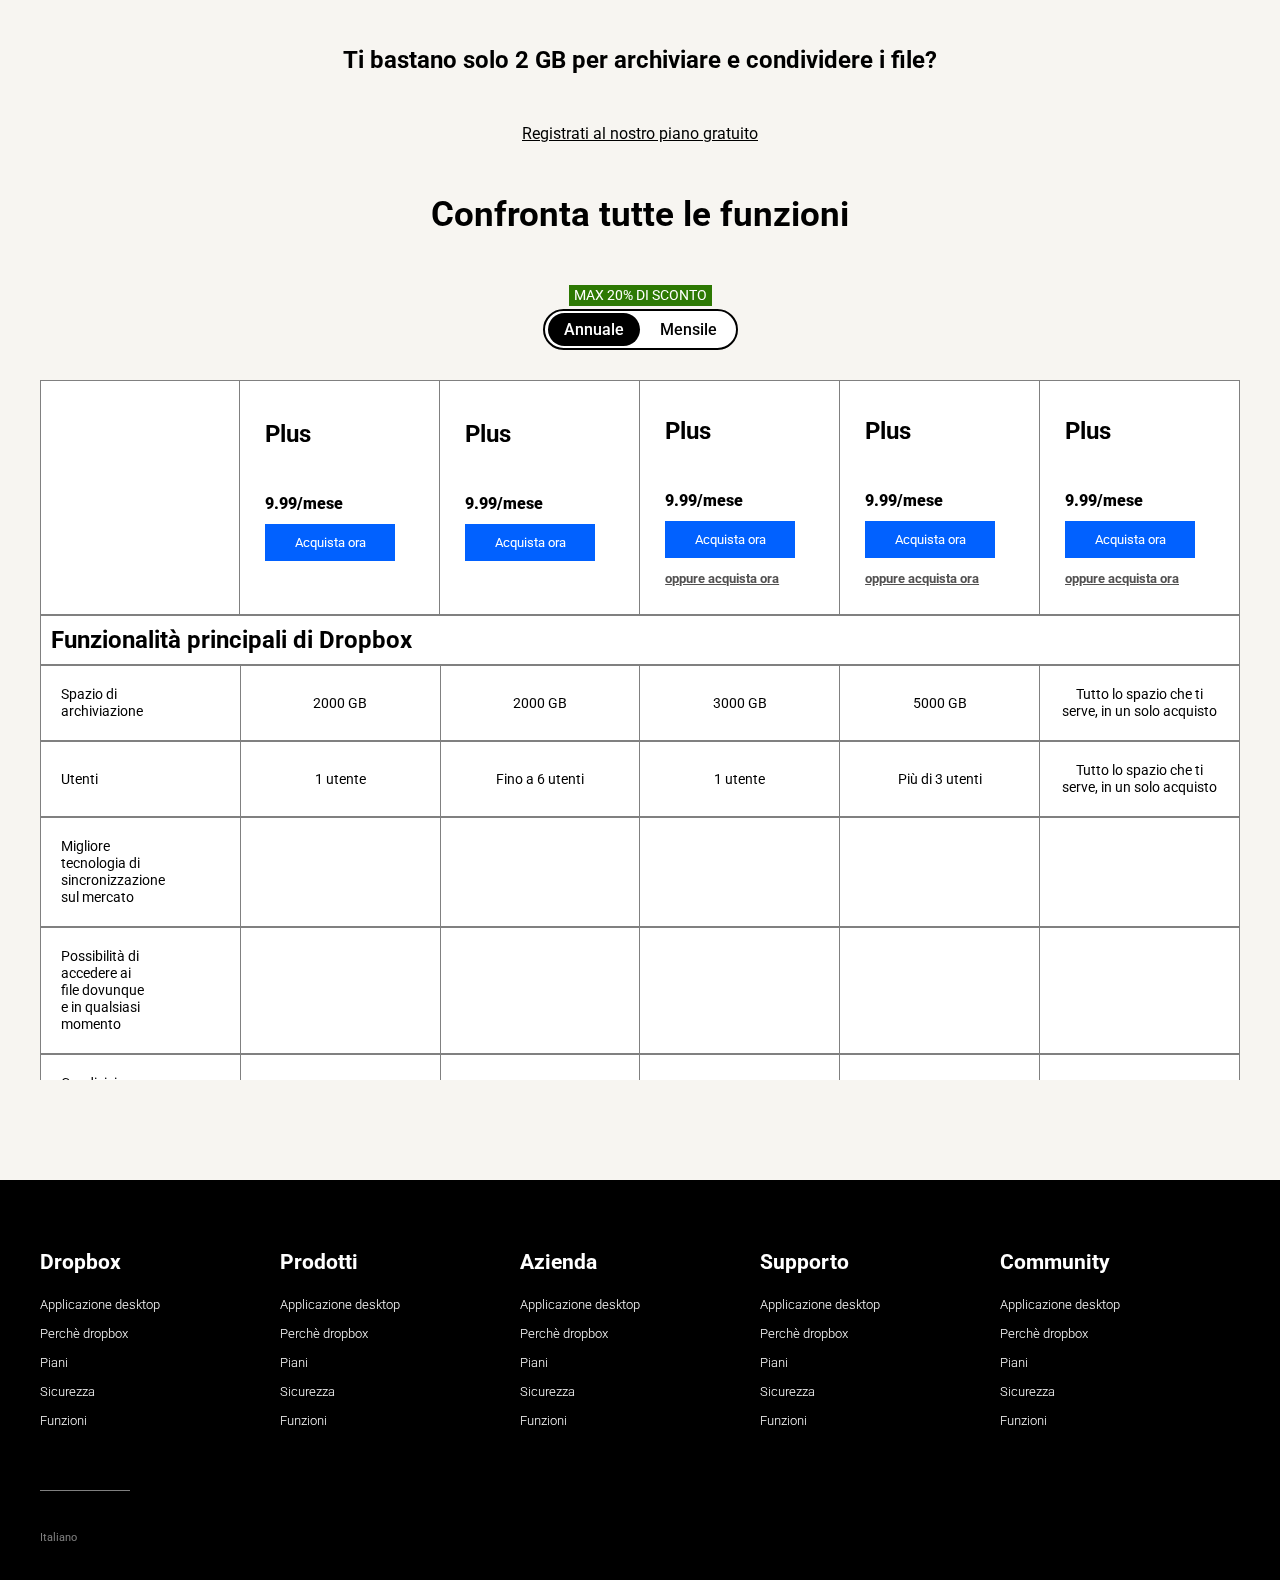
==== commit 7ff687c4: "added full table" ====
--- a/plans.html
+++ b/plans.html
@@ -4,7 +4,6 @@
     <meta charset="UTF-8">
     <meta http-equiv="X-UA-Compatible" content="IE=edge">
     <meta name="viewport" content="width=device-width, initial-scale=1.0">
-    <link rel="import" href="index.html">
     <link rel="preconnect" href="https://fonts.googleapis.com">
     <link rel="preconnect" href="https://fonts.gstatic.com" crossorigin>
     <link href="https://fonts.googleapis.com/css2?family=Fredoka:wght@300;400;500;600;700&family=Inter:wght@100;200;300;400;500;600;700;800;900&family=Kanit:ital,wght@0,300;0,400;0,500;0,600;0,800;1,300;1,400;1,500;1,600;1,800&family=Open+Sans:ital,wght@0,300;0,400;0,500;0,600;0,700;0,800;1,300;1,400;1,500;1,600;1,700;1,800&family=Roboto:ital,wght@0,100;0,300;0,400;0,500;0,700;0,900;1,100;1,300;1,400;1,500;1,700;1,900&display=swap" rel="stylesheet">
@@ -400,21 +399,869 @@
                         <span class="switch-item">Mensile</span>
                     </div>
                 </div>
-                <table>
-                    <tr>
-                        <th>
-                            
-                        </th>
-                        <th>
-                            <div class="plans-col-main">
-                                <h3 class="margin-top-30">Plus</h3>
-                                <strong class="plans-col-price">9.99/mese</strong>
-                                <p class="margin-bot-30">2 TB (2000 gb) &#xB7; 1 utente</p>
-                                <button class="btn btn-big margin-bot-50">Provalo gratis per 30 giorni</button>
-                            </div>
-                        </th>
-                    </tr>
-                </table>
+                <div class="table-container">
+                    <table>
+                        <thead>
+                            <tr>
+                                <th>
+                                    
+                                </th>
+                                <th>
+                                    <div class="plans-col-main">
+                                        <h3 class="margin-top-30 margin-bot-30">Plus</h3>
+                                        <strong class="plans-col-price">9.99/mese</strong>
+                                        <button class="btn buy-button margin-bot-50">Acquista ora</button>
+                                    </div>
+                                </th>
+                                <th>
+                                    <div class="plans-col-main">
+                                        <h3 class="margin-top-30 margin-bot-30">Plus</h3>
+                                        <strong class="plans-col-price">9.99/mese</strong>
+                                        <button class="btn buy-button margin-bot-50">Acquista ora</button>
+                                    </div>
+                                </th>
+                                <th>
+                                    <div class="plans-col-main">
+                                        <h3 class="margin-top-30 margin-bot-30">Plus</h3>
+                                        <strong class="plans-col-price">9.99/mese</strong>
+                                        <button class="btn buy-button">Acquista ora</button>
+                                        <a href="#">oppure acquista ora</a>
+                                    </div>
+                                </th>
+                                <th>
+                                    <div class="plans-col-main">
+                                        <h3 class="margin-top-30 margin-bot-30">Plus</h3>
+                                        <strong class="plans-col-price">9.99/mese</strong>
+                                        <button class="btn buy-button">Acquista ora</button>
+                                        <a href="#">oppure acquista ora</a>
+                                    </div>
+                                </th>
+                                <th>
+                                    <div class="plans-col-main">
+                                        <h3 class="margin-top-30 margin-bot-30">Plus</h3>
+                                        <strong class="plans-col-price">9.99/mese</strong>
+                                        <button class="btn buy-button">Acquista ora</button>
+                                        <a href="#">oppure acquista ora</a>
+                                    </div>
+                                </th>
+                            </tr>
+                        </thead>
+                        <tbody>
+                            <tr>
+                                <th colspan="6">
+                                    <h3>Funzionalità principali di Dropbox</h3>
+                                </th>
+                            </tr>
+                            <tr>
+                                <td>
+                                    <div class="flex">
+                                        <p>Spazio di archiviazione</p>
+                                        <i class="fa-regular fa-circle-question"></i>
+                                    </div>
+                                </td>
+                                <td>
+                                    <div class="flex">
+                                        2000 GB
+                                    </div>
+                                </td>
+                                <td>
+                                    <div class="flex">
+                                        2000 GB
+                                    </div>
+                                </td>
+                                <td>
+                                    <div class="flex">
+                                        3000 GB
+                                    </div>
+                                </td>
+                                <td>
+                                    <div class="flex">
+                                        5000 GB
+                                    </div>
+                                </td>
+                                <td>
+                                    <div class="flex">
+                                        Tutto lo spazio che ti serve, in un solo acquisto
+                                    </div>
+                                </td>
+                            </tr>
+                            <tr>
+                                <td>
+                                    <div class="flex">
+                                        <p>Utenti</p>
+                                        <i class="fa-regular fa-circle-question"></i>
+                                    </div>
+                                </td>
+                                <td>
+                                    <div class="flex">
+                                        1 utente
+                                    </div>
+                                </td>
+                                <td>
+                                    <div class="flex">
+                                        Fino a 6 utenti
+                                    </div>
+                                </td>
+                                <td>
+                                    <div class="flex">
+                                        1 utente
+                                    </div>
+                                </td>
+                                <td>
+                                    <div class="flex">
+                                        Più di 3 utenti
+                                    </div>
+                                </td>
+                                <td>
+                                    <div class="flex">
+                                        Tutto lo spazio che ti serve, in un solo acquisto
+                                    </div>
+                                </td>
+                            </tr>
+                            <tr>
+                                <td>
+                                    <div class="flex">
+                                        <p>Migliore tecnologia di sincronizzazione sul mercato</p>
+                                        <i class="fa-regular fa-circle-question"></i>
+                                    </div>
+                                </td>
+                                <td>
+                                    <div class="flex">
+                                        <i class="fa-solid fa-check"></i>
+                                    </div>
+                                </td>
+                                <td>
+                                    <div class="flex">
+                                        <i class="fa-solid fa-check"></i>
+                                    </div>
+                                </td>
+                                <td>
+                                    <div class="flex">
+                                        <i class="fa-solid fa-check"></i>
+                                    </div>
+                                </td>
+                                <td>
+                                    <div class="flex">
+                                        <i class="fa-solid fa-check"></i>
+                                    </div>
+                                </td>
+                                <td>
+                                    <div class="flex">
+                                        <i class="fa-solid fa-check"></i>
+                                    </div>
+                                </td>
+                            </tr>
+                            <tr>
+                                <td>
+                                    <div class="flex">
+                                        <p>Possibilità di accedere ai file dovunque e in qualsiasi momento</p>
+                                        <i class="fa-regular fa-circle-question"></i>
+                                    </div>
+                                </td>
+                                <td>
+                                    <div class="flex">
+                                        <i class="fa-solid fa-check"></i>
+                                    </div>
+                                </td>
+                                <td>
+                                    <div class="flex">
+                                        <i class="fa-solid fa-check"></i>
+                                    </div>
+                                </td>
+                                <td>
+                                    <div class="flex">
+                                        
+                                    </div>
+                                </td>
+                                <td>
+                                    <div class="flex">
+                                        <i class="fa-solid fa-check"></i>
+                                    </div>
+                                </td>
+                                <td>
+                                    <div class="flex">
+                                        <i class="fa-solid fa-check"></i>
+                                    </div>
+                                </td>
+                            </tr>
+                            <tr>
+                                <td>
+                                    <div class="flex">
+                                        <p>Condivisione facile e sicura</p>
+                                        <i class="fa-regular fa-circle-question"></i>
+                                    </div>
+                                </td>
+                                <td>
+                                    <div class="flex">
+                                        <i class="fa-solid fa-check"></i>
+                                    </div>
+                                </td>
+                                <td>
+                                    <div class="flex">
+                                        <i class="fa-solid fa-check"></i>
+                                    </div>
+                                </td>
+                                <td>
+                                    <div class="flex">
+                                        <i class="fa-solid fa-check"></i>
+                                    </div>
+                                </td>
+                                <td>
+                                    <div class="flex">
+                                        <i class="fa-solid fa-check"></i>
+                                    </div>
+                                </td>
+                                <td>
+                                    <div class="flex">
+                                        <i class="fa-solid fa-check"></i>
+                                    </div>
+                                </td>
+                            </tr>
+                            <tr>
+                                <td>
+                                    <div class="flex">
+                                        <p>Crittografia AES a 256 bit e SSL/TLS</p>
+                                        <i class="fa-regular fa-circle-question"></i>
+                                    </div>
+                                </td>
+                                <td>
+                                    <div class="flex">
+                                        <i class="fa-solid fa-check"></i>
+                                    </div>
+                                </td>
+                                <td>
+                                    <div class="flex">
+                                        <i class="fa-solid fa-check"></i>
+                                    </div>
+                                </td>
+                                <td>
+                                    <div class="flex">
+                                        
+                                    </div>
+                                </td>
+                                <td>
+                                    <div class="flex">
+                                        <i class="fa-solid fa-check"></i>
+                                    </div>
+                                </td>
+                                <td>
+                                    <div class="flex">
+                                        
+                                    </div>
+                                </td>
+                            </tr>
+                            <tr>
+                                <th colspan="6">
+                                    <h3>Funzionalità principali di Dropbox</h3>
+                                </th>
+                            </tr>
+                            <tr>
+                                <td>
+                                    <div class="flex">
+                                        <p>Spazio di archiviazione</p>
+                                        <i class="fa-regular fa-circle-question"></i>
+                                    </div>
+                                </td>
+                                <td>
+                                    <div class="flex">
+                                        2000 GB
+                                    </div>
+                                </td>
+                                <td>
+                                    <div class="flex">
+                                        2000 GB
+                                    </div>
+                                </td>
+                                <td>
+                                    <div class="flex">
+                                        3000 GB
+                                    </div>
+                                </td>
+                                <td>
+                                    <div class="flex">
+                                        5000 GB
+                                    </div>
+                                </td>
+                                <td>
+                                    <div class="flex">
+                                        Tutto lo spazio che ti serve, in un solo acquisto
+                                    </div>
+                                </td>
+                            </tr>
+                            <tr>
+                                <td>
+                                    <div class="flex">
+                                        <p>Utenti</p>
+                                        <i class="fa-regular fa-circle-question"></i>
+                                    </div>
+                                </td>
+                                <td>
+                                    <div class="flex">
+                                        1 utente
+                                    </div>
+                                </td>
+                                <td>
+                                    <div class="flex">
+                                        Fino a 6 utenti
+                                    </div>
+                                </td>
+                                <td>
+                                    <div class="flex">
+                                        1 utente
+                                    </div>
+                                </td>
+                                <td>
+                                    <div class="flex">
+                                        Più di 3 utenti
+                                    </div>
+                                </td>
+                                <td>
+                                    <div class="flex">
+                                        Tutto lo spazio che ti serve, in un solo acquisto
+                                    </div>
+                                </td>
+                            </tr>
+                            <tr>
+                                <td>
+                                    <div class="flex">
+                                        <p>Migliore tecnologia di sincronizzazione sul mercato</p>
+                                        <i class="fa-regular fa-circle-question"></i>
+                                    </div>
+                                </td>
+                                <td>
+                                    <div class="flex">
+                                        <i class="fa-solid fa-check"></i>
+                                    </div>
+                                </td>
+                                <td>
+                                    <div class="flex">
+                                        <i class="fa-solid fa-check"></i>
+                                    </div>
+                                </td>
+                                <td>
+                                    <div class="flex">
+                                        <i class="fa-solid fa-check"></i>
+                                    </div>
+                                </td>
+                                <td>
+                                    <div class="flex">
+                                        <i class="fa-solid fa-check"></i>
+                                    </div>
+                                </td>
+                                <td>
+                                    <div class="flex">
+                                        <i class="fa-solid fa-check"></i>
+                                    </div>
+                                </td>
+                            </tr>
+                            <tr>
+                                <td>
+                                    <div class="flex">
+                                        <p>Possibilità di accedere ai file dovunque e in qualsiasi momento</p>
+                                        <i class="fa-regular fa-circle-question"></i>
+                                    </div>
+                                </td>
+                                <td>
+                                    <div class="flex">
+                                        <i class="fa-solid fa-check"></i>
+                                    </div>
+                                </td>
+                                <td>
+                                    <div class="flex">
+                                        <i class="fa-solid fa-check"></i>
+                                    </div>
+                                </td>
+                                <td>
+                                    <div class="flex">
+                                        
+                                    </div>
+                                </td>
+                                <td>
+                                    <div class="flex">
+                                        <i class="fa-solid fa-check"></i>
+                                    </div>
+                                </td>
+                                <td>
+                                    <div class="flex">
+                                        <i class="fa-solid fa-check"></i>
+                                    </div>
+                                </td>
+                            </tr>
+                            <tr>
+                                <td>
+                                    <div class="flex">
+                                        <p>Condivisione facile e sicura</p>
+                                        <i class="fa-regular fa-circle-question"></i>
+                                    </div>
+                                </td>
+                                <td>
+                                    <div class="flex">
+                                        <i class="fa-solid fa-check"></i>
+                                    </div>
+                                </td>
+                                <td>
+                                    <div class="flex">
+                                        <i class="fa-solid fa-check"></i>
+                                    </div>
+                                </td>
+                                <td>
+                                    <div class="flex">
+                                        <i class="fa-solid fa-check"></i>
+                                    </div>
+                                </td>
+                                <td>
+                                    <div class="flex">
+                                        <i class="fa-solid fa-check"></i>
+                                    </div>
+                                </td>
+                                <td>
+                                    <div class="flex">
+                                        <i class="fa-solid fa-check"></i>
+                                    </div>
+                                </td>
+                            </tr>
+                            <tr>
+                                <td>
+                                    <div class="flex">
+                                        <p>Crittografia AES a 256 bit e SSL/TLS</p>
+                                        <i class="fa-regular fa-circle-question"></i>
+                                    </div>
+                                </td>
+                                <td>
+                                    <div class="flex">
+                                        <i class="fa-solid fa-check"></i>
+                                    </div>
+                                </td>
+                                <td>
+                                    <div class="flex">
+                                        <i class="fa-solid fa-check"></i>
+                                    </div>
+                                </td>
+                                <td>
+                                    <div class="flex">
+                                        
+                                    </div>
+                                </td>
+                                <td>
+                                    <div class="flex">
+                                        <i class="fa-solid fa-check"></i>
+                                    </div>
+                                </td>
+                                <td>
+                                    <div class="flex">
+                                        
+                                    </div>
+                                </td>
+                            </tr>
+                            <tr>
+                                <th colspan="6">
+                                    <h3>Funzionalità principali di Dropbox</h3>
+                                </th>
+                            </tr>
+                            <tr>
+                                <td>
+                                    <div class="flex">
+                                        <p>Spazio di archiviazione</p>
+                                        <i class="fa-regular fa-circle-question"></i>
+                                    </div>
+                                </td>
+                                <td>
+                                    <div class="flex">
+                                        2000 GB
+                                    </div>
+                                </td>
+                                <td>
+                                    <div class="flex">
+                                        2000 GB
+                                    </div>
+                                </td>
+                                <td>
+                                    <div class="flex">
+                                        3000 GB
+                                    </div>
+                                </td>
+                                <td>
+                                    <div class="flex">
+                                        5000 GB
+                                    </div>
+                                </td>
+                                <td>
+                                    <div class="flex">
+                                        Tutto lo spazio che ti serve, in un solo acquisto
+                                    </div>
+                                </td>
+                            </tr>
+                            <tr>
+                                <td>
+                                    <div class="flex">
+                                        <p>Utenti</p>
+                                        <i class="fa-regular fa-circle-question"></i>
+                                    </div>
+                                </td>
+                                <td>
+                                    <div class="flex">
+                                        1 utente
+                                    </div>
+                                </td>
+                                <td>
+                                    <div class="flex">
+                                        Fino a 6 utenti
+                                    </div>
+                                </td>
+                                <td>
+                                    <div class="flex">
+                                        1 utente
+                                    </div>
+                                </td>
+                                <td>
+                                    <div class="flex">
+                                        Più di 3 utenti
+                                    </div>
+                                </td>
+                                <td>
+                                    <div class="flex">
+                                        Tutto lo spazio che ti serve, in un solo acquisto
+                                    </div>
+                                </td>
+                            </tr>
+                            <tr>
+                                <td>
+                                    <div class="flex">
+                                        <p>Migliore tecnologia di sincronizzazione sul mercato</p>
+                                        <i class="fa-regular fa-circle-question"></i>
+                                    </div>
+                                </td>
+                                <td>
+                                    <div class="flex">
+                                        <i class="fa-solid fa-check"></i>
+                                    </div>
+                                </td>
+                                <td>
+                                    <div class="flex">
+                                        <i class="fa-solid fa-check"></i>
+                                    </div>
+                                </td>
+                                <td>
+                                    <div class="flex">
+                                        <i class="fa-solid fa-check"></i>
+                                    </div>
+                                </td>
+                                <td>
+                                    <div class="flex">
+                                        <i class="fa-solid fa-check"></i>
+                                    </div>
+                                </td>
+                                <td>
+                                    <div class="flex">
+                                        <i class="fa-solid fa-check"></i>
+                                    </div>
+                                </td>
+                            </tr>
+                            <tr>
+                                <td>
+                                    <div class="flex">
+                                        <p>Possibilità di accedere ai file dovunque e in qualsiasi momento</p>
+                                        <i class="fa-regular fa-circle-question"></i>
+                                    </div>
+                                </td>
+                                <td>
+                                    <div class="flex">
+                                        <i class="fa-solid fa-check"></i>
+                                    </div>
+                                </td>
+                                <td>
+                                    <div class="flex">
+                                        <i class="fa-solid fa-check"></i>
+                                    </div>
+                                </td>
+                                <td>
+                                    <div class="flex">
+                                        
+                                    </div>
+                                </td>
+                                <td>
+                                    <div class="flex">
+                                        <i class="fa-solid fa-check"></i>
+                                    </div>
+                                </td>
+                                <td>
+                                    <div class="flex">
+                                        <i class="fa-solid fa-check"></i>
+                                    </div>
+                                </td>
+                            </tr>
+                            <tr>
+                                <td>
+                                    <div class="flex">
+                                        <p>Condivisione facile e sicura</p>
+                                        <i class="fa-regular fa-circle-question"></i>
+                                    </div>
+                                </td>
+                                <td>
+                                    <div class="flex">
+                                        <i class="fa-solid fa-check"></i>
+                                    </div>
+                                </td>
+                                <td>
+                                    <div class="flex">
+                                        <i class="fa-solid fa-check"></i>
+                                    </div>
+                                </td>
+                                <td>
+                                    <div class="flex">
+                                        <i class="fa-solid fa-check"></i>
+                                    </div>
+                                </td>
+                                <td>
+                                    <div class="flex">
+                                        <i class="fa-solid fa-check"></i>
+                                    </div>
+                                </td>
+                                <td>
+                                    <div class="flex">
+                                        <i class="fa-solid fa-check"></i>
+                                    </div>
+                                </td>
+                            </tr>
+                            <tr>
+                                <td>
+                                    <div class="flex">
+                                        <p>Crittografia AES a 256 bit e SSL/TLS</p>
+                                        <i class="fa-regular fa-circle-question"></i>
+                                    </div>
+                                </td>
+                                <td>
+                                    <div class="flex">
+                                        <i class="fa-solid fa-check"></i>
+                                    </div>
+                                </td>
+                                <td>
+                                    <div class="flex">
+                                        <i class="fa-solid fa-check"></i>
+                                    </div>
+                                </td>
+                                <td>
+                                    <div class="flex">
+                                        
+                                    </div>
+                                </td>
+                                <td>
+                                    <div class="flex">
+                                        <i class="fa-solid fa-check"></i>
+                                    </div>
+                                </td>
+                                <td>
+                                    <div class="flex">
+                                        
+                                    </div>
+                                </td>
+                            </tr>
+                            <tr>
+                                <th colspan="6">
+                                    <h3>Funzionalità principali di Dropbox</h3>
+                                </th>
+                            </tr>
+                            <tr>
+                                <td>
+                                    <div class="flex">
+                                        <p>Spazio di archiviazione</p>
+                                        <i class="fa-regular fa-circle-question"></i>
+                                    </div>
+                                </td>
+                                <td>
+                                    <div class="flex">
+                                        2000 GB
+                                    </div>
+                                </td>
+                                <td>
+                                    <div class="flex">
+                                        2000 GB
+                                    </div>
+                                </td>
+                                <td>
+                                    <div class="flex">
+                                        3000 GB
+                                    </div>
+                                </td>
+                                <td>
+                                    <div class="flex">
+                                        5000 GB
+                                    </div>
+                                </td>
+                                <td>
+                                    <div class="flex">
+                                        Tutto lo spazio che ti serve, in un solo acquisto
+                                    </div>
+                                </td>
+                            </tr>
+                            <tr>
+                                <td>
+                                    <div class="flex">
+                                        <p>Utenti</p>
+                                        <i class="fa-regular fa-circle-question"></i>
+                                    </div>
+                                </td>
+                                <td>
+                                    <div class="flex">
+                                        1 utente
+                                    </div>
+                                </td>
+                                <td>
+                                    <div class="flex">
+                                        Fino a 6 utenti
+                                    </div>
+                                </td>
+                                <td>
+                                    <div class="flex">
+                                        1 utente
+                                    </div>
+                                </td>
+                                <td>
+                                    <div class="flex">
+                                        Più di 3 utenti
+                                    </div>
+                                </td>
+                                <td>
+                                    <div class="flex">
+                                        Tutto lo spazio che ti serve, in un solo acquisto
+                                    </div>
+                                </td>
+                            </tr>
+                            <tr>
+                                <td>
+                                    <div class="flex">
+                                        <p>Migliore tecnologia di sincronizzazione sul mercato</p>
+                                        <i class="fa-regular fa-circle-question"></i>
+                                    </div>
+                                </td>
+                                <td>
+                                    <div class="flex">
+                                        <i class="fa-solid fa-check"></i>
+                                    </div>
+                                </td>
+                                <td>
+                                    <div class="flex">
+                                        <i class="fa-solid fa-check"></i>
+                                    </div>
+                                </td>
+                                <td>
+                                    <div class="flex">
+                                        <i class="fa-solid fa-check"></i>
+                                    </div>
+                                </td>
+                                <td>
+                                    <div class="flex">
+                                        <i class="fa-solid fa-check"></i>
+                                    </div>
+                                </td>
+                                <td>
+                                    <div class="flex">
+                                        <i class="fa-solid fa-check"></i>
+                                    </div>
+                                </td>
+                            </tr>
+                            <tr>
+                                <td>
+                                    <div class="flex">
+                                        <p>Possibilità di accedere ai file dovunque e in qualsiasi momento</p>
+                                        <i class="fa-regular fa-circle-question"></i>
+                                    </div>
+                                </td>
+                                <td>
+                                    <div class="flex">
+                                        <i class="fa-solid fa-check"></i>
+                                    </div>
+                                </td>
+                                <td>
+                                    <div class="flex">
+                                        <i class="fa-solid fa-check"></i>
+                                    </div>
+                                </td>
+                                <td>
+                                    <div class="flex">
+                                        
+                                    </div>
+                                </td>
+                                <td>
+                                    <div class="flex">
+                                        <i class="fa-solid fa-check"></i>
+                                    </div>
+                                </td>
+                                <td>
+                                    <div class="flex">
+                                        <i class="fa-solid fa-check"></i>
+                                    </div>
+                                </td>
+                            </tr>
+                            <tr>
+                                <td>
+                                    <div class="flex">
+                                        <p>Condivisione facile e sicura</p>
+                                        <i class="fa-regular fa-circle-question"></i>
+                                    </div>
+                                </td>
+                                <td>
+                                    <div class="flex">
+                                        <i class="fa-solid fa-check"></i>
+                                    </div>
+                                </td>
+                                <td>
+                                    <div class="flex">
+                                        <i class="fa-solid fa-check"></i>
+                                    </div>
+                                </td>
+                                <td>
+                                    <div class="flex">
+                                        <i class="fa-solid fa-check"></i>
+                                    </div>
+                                </td>
+                                <td>
+                                    <div class="flex">
+                                        <i class="fa-solid fa-check"></i>
+                                    </div>
+                                </td>
+                                <td>
+                                    <div class="flex">
+                                        <i class="fa-solid fa-check"></i>
+                                    </div>
+                                </td>
+                            </tr>
+                            <tr>
+                                <td>
+                                    <div class="flex">
+                                        <p>Crittografia AES a 256 bit e SSL/TLS</p>
+                                        <i class="fa-regular fa-circle-question"></i>
+                                    </div>
+                                </td>
+                                <td>
+                                    <div class="flex">
+                                        <i class="fa-solid fa-check"></i>
+                                    </div>
+                                </td>
+                                <td>
+                                    <div class="flex">
+                                        <i class="fa-solid fa-check"></i>
+                                    </div>
+                                </td>
+                                <td>
+                                    <div class="flex">
+                                        
+                                    </div>
+                                </td>
+                                <td>
+                                    <div class="flex">
+                                        <i class="fa-solid fa-check"></i>
+                                    </div>
+                                </td>
+                                <td>
+                                    <div class="flex">
+                                        
+                                    </div>
+                                </td>
+                            </tr>
+                        </tbody>
+                    </table>
+                </div>
             </section>
         </div>
     </main>
--- a/css/plans.css
+++ b/css/plans.css
@@ -63,8 +63,81 @@
 
     /* ? section funtions */
 
-th{
+table{
+    background-color: #fff;
+    display: block;
+    width: 1200px;
+    height: 700px;
+    overflow-y: auto;
+    border-collapse: collapse;
+    margin-bottom: 100px;
+}
+
+thead{
+    width: 1200px;
+}
+
+tr th{
     text-align: left;
+    width: 200px;
+}
+
+th, td{
+    border: 1px solid gray;
+}
+
+th a{
+    text-decoration: underline;
+    font-size: 0.8rem;
+    margin-bottom: 0;
+    padding-bottom: 0;
+    color: rgb(82, 81, 81);
+}
+
+th .plans-col-main{
+    margin-bottom: 15px;
+}
+
+tbody{
+    height: 700px;
+    overflow: auto;
+}
+
+tbody th{
+    padding: 10px;
+}
+
+tbody td{
+    font-size: 0.9rem;
+    padding: 20px;
+    align-items: center;
+}
+
+tbody td > div.flex{
+    width: 100%;
+    height: 100%;
+    align-items: center;
+    justify-content: center;
+    text-align: center;
+}
+
+tbody tr td:first-child div.flex{
+    justify-content: space-between;
+    text-align: left;
+}
+
+tbody tr td:first-child div.flex p{
+    max-width: 90px;
+}
+
+tbody div.flex i.fa-check{
+    color: var(--btn-blue);
+}
+
+tbody, tbody tr {
+    display: table;
+    width: 100%;
+    table-layout: fixed;
 }
 
 /* utils */
@@ -92,4 +165,10 @@
 
 .text-underline{
     text-decoration: underline;
+}
+
+.buy-button{
+    padding: 9px 15px;
+    min-width: 130px;
+    display: block;
 }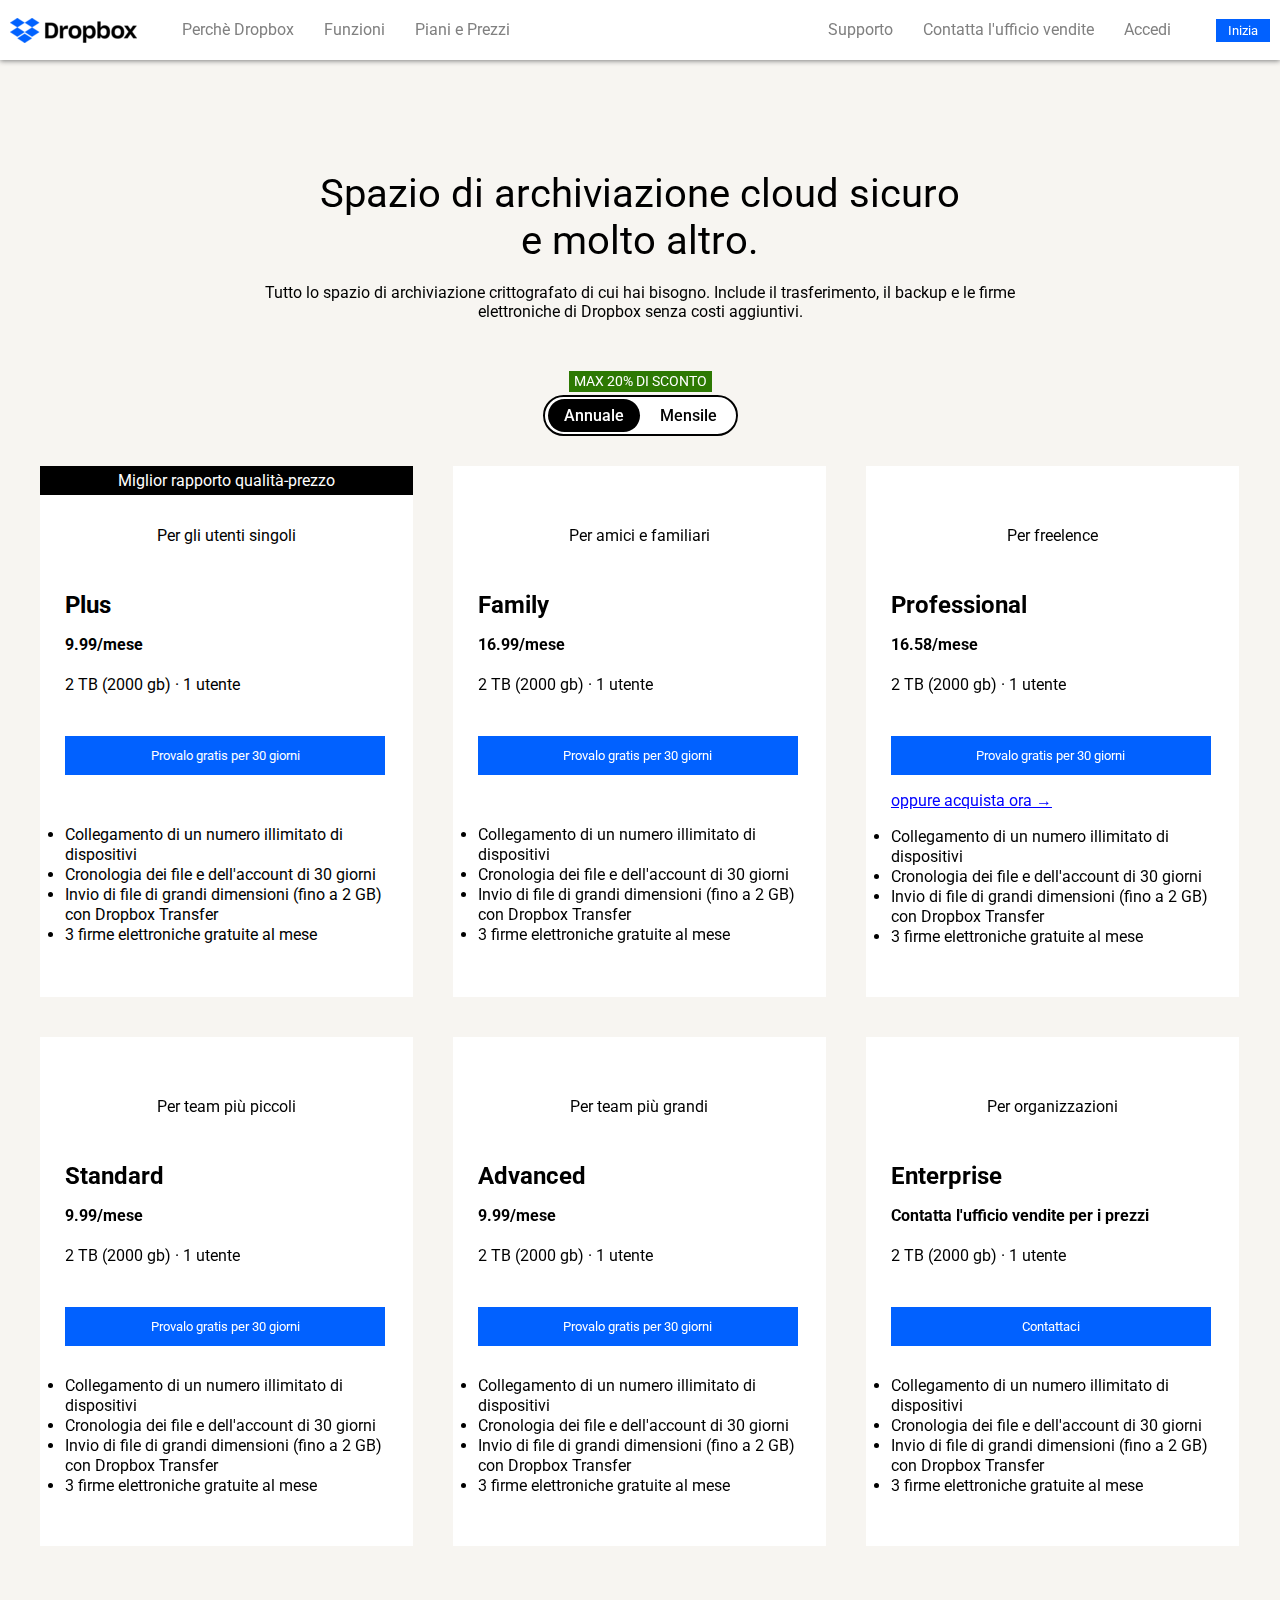
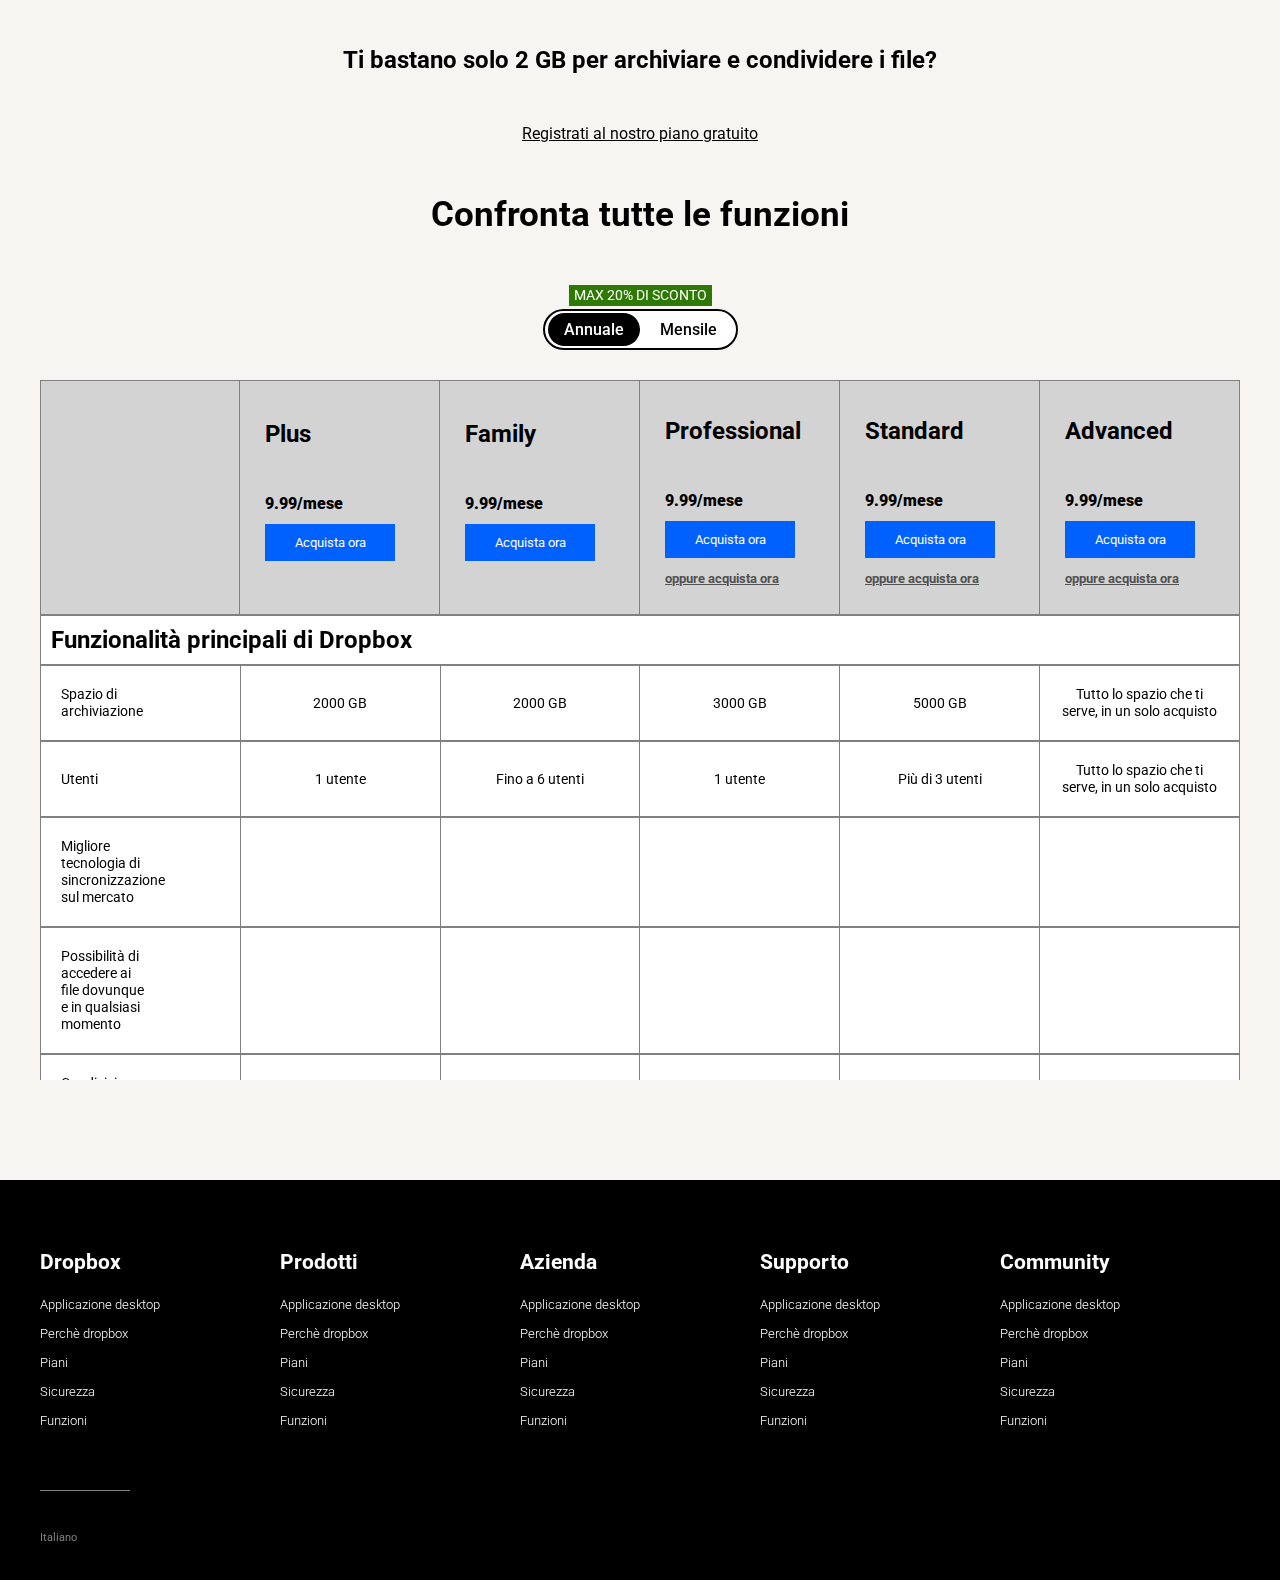
==== commit 0ed3291a: "minor fixing" ====
--- a/plans.html
+++ b/plans.html
@@ -415,14 +415,14 @@
                                 </th>
                                 <th>
                                     <div class="plans-col-main">
-                                        <h3 class="margin-top-30 margin-bot-30">Plus</h3>
+                                        <h3 class="margin-top-30 margin-bot-30">Family</h3>
                                         <strong class="plans-col-price">9.99/mese</strong>
                                         <button class="btn buy-button margin-bot-50">Acquista ora</button>
                                     </div>
                                 </th>
                                 <th>
                                     <div class="plans-col-main">
-                                        <h3 class="margin-top-30 margin-bot-30">Plus</h3>
+                                        <h3 class="margin-top-30 margin-bot-30">Professional</h3>
                                         <strong class="plans-col-price">9.99/mese</strong>
                                         <button class="btn buy-button">Acquista ora</button>
                                         <a href="#">oppure acquista ora</a>
@@ -430,7 +430,7 @@
                                 </th>
                                 <th>
                                     <div class="plans-col-main">
-                                        <h3 class="margin-top-30 margin-bot-30">Plus</h3>
+                                        <h3 class="margin-top-30 margin-bot-30">Standard</h3>
                                         <strong class="plans-col-price">9.99/mese</strong>
                                         <button class="btn buy-button">Acquista ora</button>
                                         <a href="#">oppure acquista ora</a>
@@ -438,7 +438,7 @@
                                 </th>
                                 <th>
                                     <div class="plans-col-main">
-                                        <h3 class="margin-top-30 margin-bot-30">Plus</h3>
+                                        <h3 class="margin-top-30 margin-bot-30">Advanced</h3>
                                         <strong class="plans-col-price">9.99/mese</strong>
                                         <button class="btn buy-button">Acquista ora</button>
                                         <a href="#">oppure acquista ora</a>
--- a/css/plans.css
+++ b/css/plans.css
@@ -140,6 +140,12 @@
     table-layout: fixed;
 }
 
+thead, thead tr, thead th{
+    position: sticky;
+    top: 0;
+    background-color: lightgrey;
+}
+
 /* utils */
 
 .bg-black{
